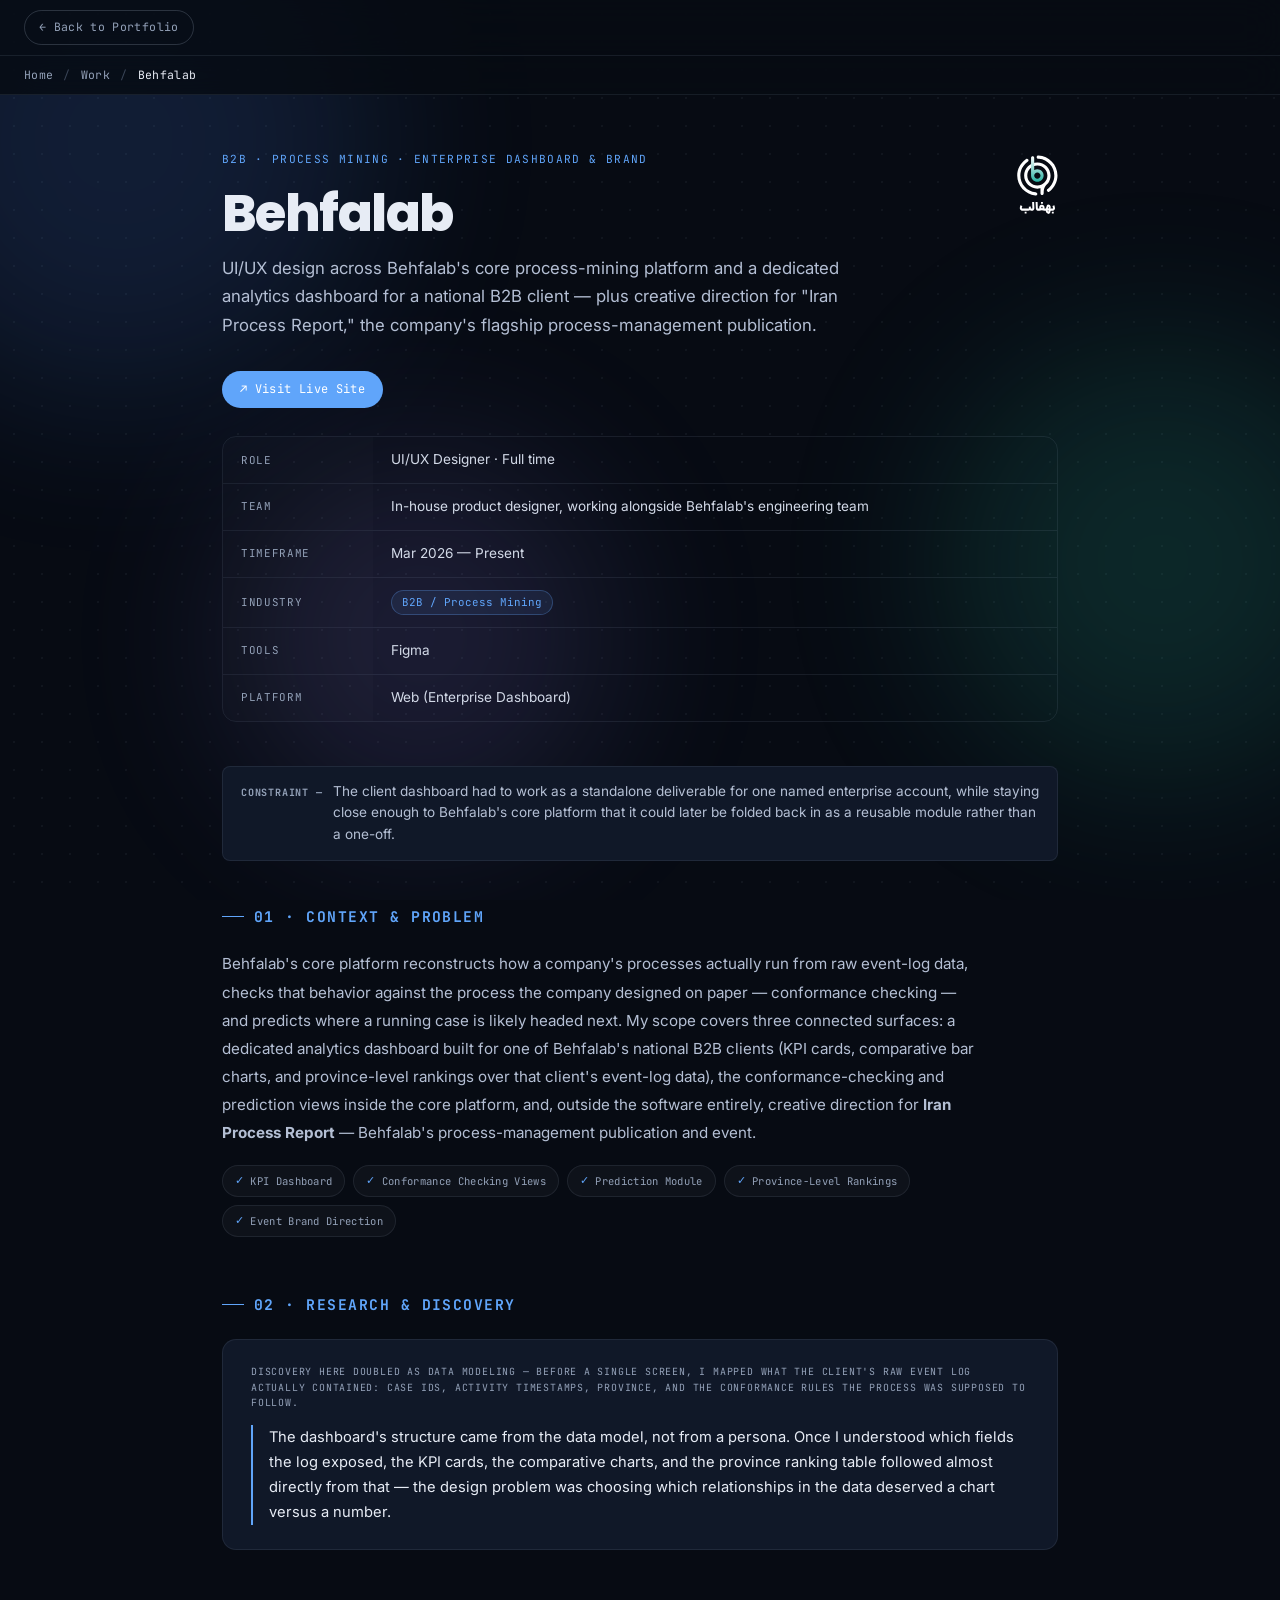
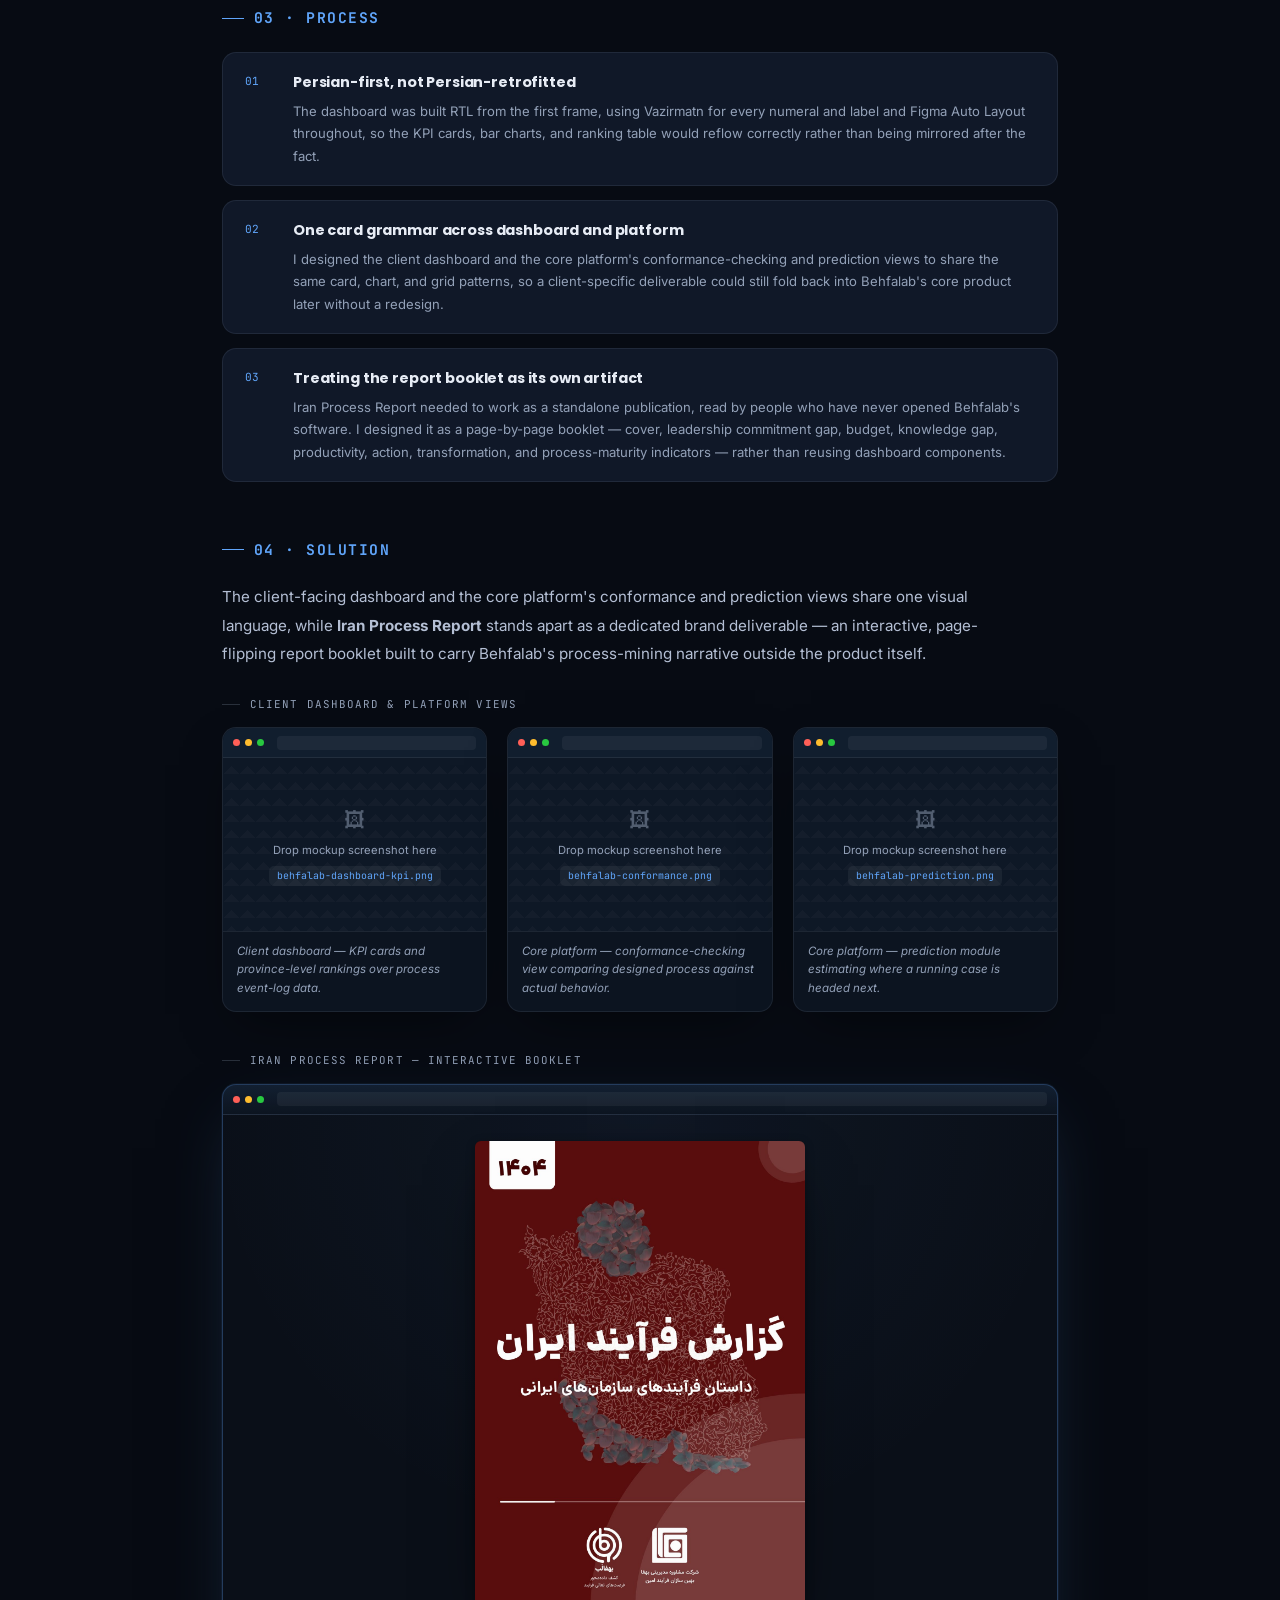
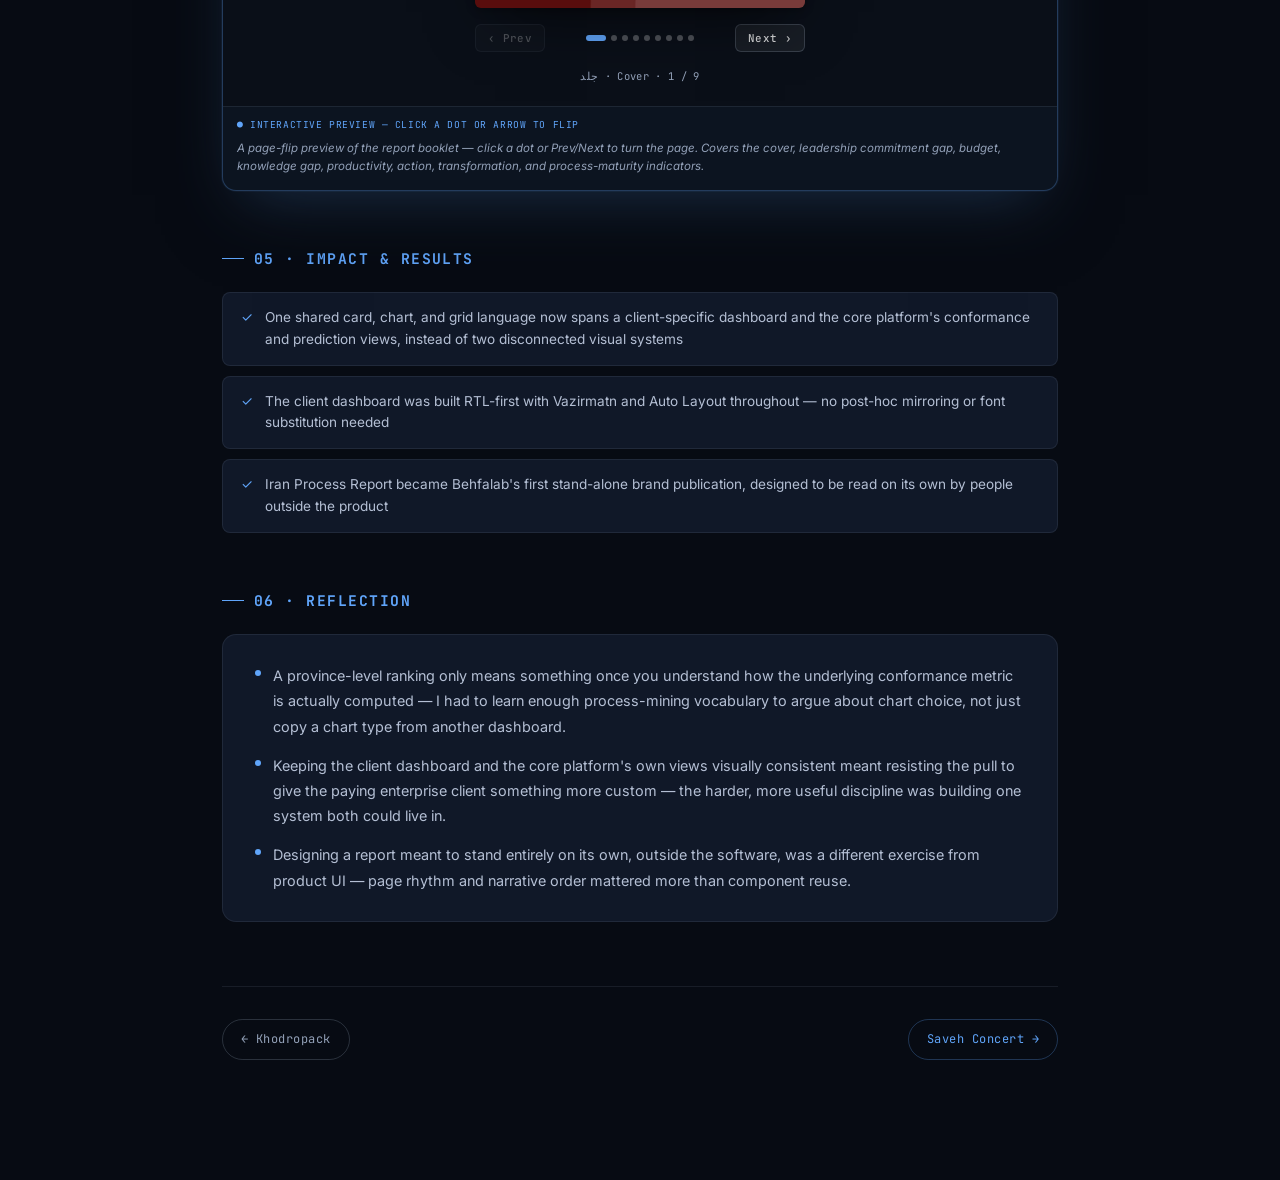
==== case-studies/behfalab.html @ aba51f5d "Update portfolio structure and add new sections" ====
<!DOCTYPE html>
<html lang="en">
<head>
<meta charset="UTF-8">
<meta name="viewport" content="width=device-width, initial-scale=1.0">
<title>Behfalab — Case Study · Narges Sadat Alavi</title>
<link rel="icon" type="image/svg+xml" href="../assets/logo.svg">
<link rel="preconnect" href="https://fonts.googleapis.com">
<link rel="preconnect" href="https://fonts.gstatic.com" crossorigin>
<link href="https://fonts.googleapis.com/css2?family=Sora:wght@300;400;600;700;800&family=Inter:wght@300;400;500;600;700&family=Poppins:wght@500;600;700;800&family=JetBrains+Mono:wght@400;500&display=swap" rel="stylesheet">
<style>
*,*::before,*::after{box-sizing:border-box;margin:0;padding:0;}
html{scroll-behavior:smooth;}
::-webkit-scrollbar{width:5px;}
::-webkit-scrollbar-track{background:#070b13;}
::-webkit-scrollbar-thumb{background:#1e2d45;border-radius:4px;}
body{font-family:'Inter',sans-serif;background:#070b13;color:#e7ecf5;overflow-x:hidden;line-height:1.6;}
:root{--bg:#070b13;--surface:#101828;--surface2:#131f31;--border:rgba(148,163,184,0.12);--border-h:rgba(148,163,184,0.25);--text:#e7ecf5;--muted:#93a1b8;--primary:#4f8cff;--radius:14px;--rsm:8px;}
a{color:inherit;}
.bg-dots{position:fixed;inset:0;background-image:radial-gradient(circle,rgba(148,163,184,0.07) 1px,transparent 1px);background-size:28px 28px;pointer-events:none;z-index:0;}
.blob-wrap{position:fixed;inset:0;overflow:hidden;pointer-events:none;z-index:0;}
.blob{position:absolute;border-radius:50%;filter:blur(90px);opacity:0.14;animation:blobFloat 18s ease-in-out infinite;}
.blob-1{width:520px;height:520px;background:#4f8cff;top:-120px;left:-140px;}
.blob-2{width:440px;height:440px;background:#2fd6b0;top:38%;right:-100px;animation-delay:-6s;}
.blob-3{width:380px;height:380px;background:#9b8cff;bottom:8%;left:18%;animation-delay:-12s;}
@keyframes blobFloat{0%,100%{transform:translate(0,0) scale(1);}33%{transform:translate(28px,-38px) scale(1.05);}66%{transform:translate(-18px,24px) scale(0.96);}}

.crumb-bar{position:sticky;top:0;z-index:100;display:flex;align-items:center;gap:10px;padding:0 24px;height:56px;background:rgba(7,11,19,.82);backdrop-filter:blur(20px);-webkit-backdrop-filter:blur(20px);border-bottom:1px solid var(--border);}
.crumb-trail{display:flex;align-items:center;gap:10px;font-family:'JetBrains Mono',monospace;font-size:.72rem;letter-spacing:.03em;color:var(--muted);overflow:hidden;white-space:nowrap;text-overflow:ellipsis;}
.crumb-trail a{color:var(--muted);text-decoration:none;transition:color .2s;}
.crumb-trail a:hover{color:var(--text);}
.crumb-trail .sep{color:#3a4658;}
.crumb-trail .current{color:var(--text);overflow:hidden;text-overflow:ellipsis;}
.crumb-back{margin-left:auto;flex-shrink:0;display:flex;align-items:center;gap:6px;font-family:'JetBrains Mono',monospace;font-size:.72rem;letter-spacing:.03em;color:var(--muted);text-decoration:none;border:1px solid var(--border-h);padding:7px 14px;border-radius:100px;transition:all .2s;}
.cs-visit-site{display:inline-flex;align-items:center;gap:6px;font-family:'JetBrains Mono',monospace;font-size:.75rem;letter-spacing:.03em;color:#fff;text-decoration:none;background:var(--cs-accent,var(--primary));padding:9px 18px;border-radius:100px;margin-bottom:28px;transition:opacity .2s;}
.cs-visit-site:hover{opacity:.85;}
.crumb-back:hover{color:var(--text);border-color:var(--cs-accent,var(--primary));background:var(--cs-accent-bg,rgba(79,140,255,.08));}

.cs-container{position:relative;z-index:1;max-width:900px;margin:0 auto;padding:56px 32px 120px;}
.cs-tag{font-family:'JetBrains Mono',monospace;font-size:.7rem;letter-spacing:.12em;margin-bottom:16px;color:var(--cs-accent,var(--primary));}
.cs-title{font-family:'Poppins',sans-serif;font-weight:800;font-size:clamp(2rem,4vw,3.2rem);letter-spacing:-.03em;line-height:1.1;margin-bottom:12px;}
.cs-sub{font-size:1.05rem;color:#b4bfd4;max-width:640px;line-height:1.7;margin-bottom:32px;}
.cs-meta{border:1px solid var(--border);border-radius:var(--radius);overflow:hidden;margin-bottom:44px;}
.cs-meta-row{display:grid;grid-template-columns:150px 1fr;border-top:1px solid var(--border);font-size:.85rem;}
.cs-meta-row:first-child{border-top:none;}
.cs-meta-label{padding:12px 18px;color:var(--muted);font-family:'JetBrains Mono',monospace;font-size:.68rem;letter-spacing:.06em;text-transform:uppercase;display:flex;align-items:center;background:rgba(255,255,255,.015);}
.cs-meta-val{padding:12px 18px;color:#d3dae8;display:flex;align-items:center;flex-wrap:wrap;gap:6px;}
.cs-pill{font-size:.68rem;padding:3px 10px;border-radius:100px;font-family:'JetBrains Mono',monospace;border:1px solid var(--border);}
.cs-pill.on{background:var(--cs-accent-bg,rgba(79,140,255,.1));color:var(--cs-accent,var(--primary));border-color:var(--cs-accent-br,rgba(79,140,255,.3));}

.cs-constraint{display:flex;gap:10px;align-items:baseline;background:var(--surface);border:1px solid var(--border);border-radius:var(--rsm);padding:14px 18px;margin-bottom:44px;font-size:.85rem;}
.cs-constraint b{font-family:'JetBrains Mono',monospace;font-size:.63rem;letter-spacing:.08em;color:var(--muted);text-transform:uppercase;flex-shrink:0;}
.cs-constraint span{color:#b4bfd4;}

.cs-block{margin:56px 0;}
.cs-sl{font-family:'JetBrains Mono',monospace;font-size:.72rem;letter-spacing:.14em;color:var(--cs-accent,var(--muted));text-transform:uppercase;margin-bottom:22px;display:flex;align-items:center;gap:10px;}
.cs-sl::before{content:'';width:22px;height:1px;background:var(--cs-accent,var(--border-h));}
.cs-p{font-size:.95rem;color:#b4bfd4;line-height:1.85;margin-bottom:14px;max-width:760px;}

.cs-features{display:flex;flex-wrap:wrap;gap:8px;margin:18px 0 0;}
.cs-feature-chip{font-family:'JetBrains Mono',monospace;font-size:.66rem;letter-spacing:.03em;color:var(--muted);border:1px solid var(--border);background:rgba(255,255,255,.03);padding:6px 12px;border-radius:100px;display:flex;align-items:center;gap:6px;}
.cs-feature-chip::before{content:'\2713';color:var(--cs-accent,var(--primary));font-size:.7rem;}

.discovery-wrap{background:var(--surface);border:1px solid var(--border);border-radius:var(--radius);padding:24px 28px;}
.discovery-method{font-family:'JetBrains Mono',monospace;font-size:.62rem;letter-spacing:.08em;text-transform:uppercase;color:var(--muted);margin-bottom:8px;}
.discovery-insight{border-left:2px solid var(--cs-accent,var(--primary));padding-left:16px;margin-top:14px;font-size:.92rem;color:var(--text);line-height:1.7;font-family:'Inter',sans-serif;font-weight:400;}

.process-list{display:flex;flex-direction:column;gap:14px;}
.process-item{background:var(--surface);border:1px solid var(--border);border-radius:var(--radius);padding:18px 22px;display:grid;grid-template-columns:34px 1fr;gap:14px;}
.process-num{font-family:'JetBrains Mono',monospace;font-size:.7rem;color:var(--cs-accent,var(--primary));padding-top:2px;}
.process-title{font-family:'Poppins',sans-serif;font-weight:700;font-size:.9rem;color:var(--text);margin-bottom:6px;letter-spacing:-.01em;}
.process-text{font-size:.82rem;color:var(--muted);line-height:1.7;}

.mockup-grid{display:grid;grid-template-columns:repeat(auto-fit,minmax(260px,1fr));gap:20px;margin:0 0 40px;align-items:stretch;}
.mockup-section-label{font-family:'JetBrains Mono',monospace;font-size:.68rem;letter-spacing:.1em;text-transform:uppercase;color:var(--muted);margin:28px 0 14px;display:flex;align-items:center;gap:10px;}
.mockup-section-label:first-child{margin-top:8px;}
.mockup-section-label::before{content:'';width:18px;height:1px;background:var(--border-h);}
.mockup-slot.browser{width:100%;max-width:none;}
.mockup-slot{position:relative;border-radius:14px;overflow:hidden;border:1px solid var(--border);background:#0c1420;box-shadow:0 20px 50px -18px rgba(0,0,0,.55);display:flex;flex-direction:column;height:100%;}
.mockup-slot.browser{width:100%;max-width:420px;}
.mockup-chrome{display:flex;align-items:center;gap:5px;padding:0 10px;height:30px;background:#111e2e;border-bottom:1px solid rgba(255,255,255,.07);}
.mockup-chrome .dot{width:7px;height:7px;border-radius:50%;}
.mockup-chrome .urlbar{flex:1;height:14px;background:rgba(255,255,255,.05);border-radius:4px;margin-left:8px;}
.shot-area{position:relative;aspect-ratio:16/10.5;flex-shrink:0;overflow:hidden;background:
  linear-gradient(45deg, rgba(255,255,255,.025) 25%, transparent 25%) -8px 0/16px 16px,
  linear-gradient(-45deg, rgba(255,255,255,.025) 25%, transparent 25%) -8px 0/16px 16px,
  #0e1826;}
.shot-placeholder{position:absolute;inset:0;display:flex;flex-direction:column;align-items:center;justify-content:center;gap:6px;padding:16px;text-align:center;color:var(--muted);}
.shot-placeholder .mp-icon{font-size:1.3rem;opacity:.5;}
.shot-placeholder .mp-hint{font-family:'Inter',sans-serif;font-size:.7rem;color:var(--muted);}
.shot-placeholder code{font-family:'JetBrains Mono',monospace;font-size:.62rem;color:var(--cs-accent,var(--primary));background:rgba(255,255,255,.05);padding:2px 8px;border-radius:5px;}
.shot-area img{position:absolute;inset:0;width:100%;height:100%;object-fit:contain;opacity:0;transition:opacity .3s,transform .45s cubic-bezier(.2,.8,.2,1);z-index:2;padding:6px;background:inherit;}
.mockup-slot{cursor:pointer;}
.mockup-slot:hover .shot-area img{transform:scale(1.06);filter:brightness(1.06);}
.mockup-caption{font-size:.72rem;color:var(--muted);font-style:italic;padding:10px 14px 14px;border-top:1px solid var(--border);min-height:4.6em;display:flex;align-items:center;flex:1 1 auto;}

/* interactive flip-book embed (Iran Process Report booklet) */
.flipbook-embed{position:relative;border-radius:14px;overflow:hidden;border:1px solid var(--cs-accent-br,rgba(96,165,250,.35));background:#0c1420;box-shadow:0 0 0 1px rgba(96,165,250,.06),0 24px 60px -22px rgba(96,165,250,.28),0 34px 80px -30px rgba(0,0,0,.65);margin:0 0 10px;}
.flipbook-embed .mockup-chrome{background:linear-gradient(180deg,rgba(96,165,250,.08),transparent);}
.flipbook-note{font-size:.72rem;color:var(--muted);font-style:italic;padding:10px 14px 14px;border-top:1px solid var(--border);}
.flipbook-note::before{content:'● INTERACTIVE PREVIEW — CLICK A DOT OR ARROW TO FLIP';display:block;font-family:'JetBrains Mono',monospace;font-size:.6rem;letter-spacing:.06em;color:var(--cs-accent,#60a5fa);margin-bottom:6px;font-style:normal;}

/* self-contained image-based flipbook: fixed aspect ratio, never scrolls */
.fb-body{display:flex;flex-direction:column;align-items:center;gap:16px;padding:26px 16px 22px;background:radial-gradient(circle at 50% 0%,rgba(96,165,250,.05),transparent 60%),#0a0f18;}
.fb-viewport-wrap{width:100%;max-width:330px;}
.fb-viewport{position:relative;width:100%;aspect-ratio:1200/1698;border-radius:6px;overflow:hidden;background:#111;box-shadow:0 24px 60px -20px rgba(0,0,0,.65),0 2px 10px rgba(0,0,0,.3);perspective:1800px;}
.fb-viewport img{position:absolute;inset:0;width:100%;height:100%;object-fit:cover;display:block;-webkit-user-drag:none;user-select:none;}
.fb-static{position:absolute;inset:0;z-index:1;}
.fb-flipper{position:absolute;inset:0;z-index:2;transform-style:preserve-3d;pointer-events:none;}
.fb-flipper .fb-face{position:absolute;inset:0;backface-visibility:hidden;overflow:hidden;}
.fb-flipper .fb-face img{position:absolute;inset:0;width:100%;height:100%;object-fit:cover;}
.fb-flipper .fb-back{transform:rotateY(180deg);}
.fb-flipper.fb-anim-next{transform-origin:right center;animation:fbFlipNext .68s cubic-bezier(.45,0,.2,1) forwards;}
.fb-flipper.fb-anim-prev{transform-origin:left center;animation:fbFlipPrev .68s cubic-bezier(.45,0,.2,1) forwards;}
@keyframes fbFlipNext{from{transform:rotateY(0deg);}to{transform:rotateY(-180deg);}}
@keyframes fbFlipPrev{from{transform:rotateY(0deg);}to{transform:rotateY(180deg);}}
.fb-shade{position:absolute;inset:0;background:rgba(0,0,0,.35);opacity:0;transition:opacity .68s ease;pointer-events:none;z-index:3;}
.fb-flipper.fb-anim-next ~ .fb-shade,.fb-flipper.fb-anim-prev ~ .fb-shade{opacity:1;}
.fb-nav{display:flex;align-items:center;justify-content:center;gap:14px;width:100%;max-width:330px;}
.fb-nav-btn{display:flex;align-items:center;gap:6px;background:rgba(255,255,255,.06);border:1px solid var(--border-h);border-radius:6px;cursor:pointer;font-family:'JetBrains Mono',monospace;font-size:.68rem;font-weight:500;letter-spacing:.03em;color:rgba(255,255,255,.82);padding:6px 12px;transition:all .18s ease;}
.fb-nav-btn:hover:not(:disabled){background:rgba(96,165,250,.16);border-color:rgba(96,165,250,.4);color:#cfe0ff;}
.fb-nav-btn:disabled{opacity:.3;cursor:default;}
.fb-dots{display:flex;gap:5px;align-items:center;flex:1;justify-content:center;flex-wrap:wrap;}
.fb-dot{width:6px;height:6px;border-radius:9px;background:rgba(255,255,255,.28);border:none;padding:0;cursor:pointer;transition:all .3s cubic-bezier(.22,1,.36,1);}
.fb-dot:hover{background:rgba(255,255,255,.5);}
.fb-dot.active{width:20px;background:#60a5fa;}
.fb-label{font-family:'JetBrains Mono',monospace;font-size:.66rem;color:var(--muted);letter-spacing:.03em;}

.lightbox-overlay{position:fixed;inset:0;background:rgba(4,7,13,.9);backdrop-filter:blur(6px);display:flex;align-items:center;justify-content:center;z-index:1000;opacity:0;visibility:hidden;transition:opacity .28s ease,visibility 0s linear .28s;padding:40px 24px;}
.lightbox-overlay.open{opacity:1;visibility:visible;transition:opacity .28s ease,visibility 0s linear 0s;}
.lightbox-inner{display:flex;flex-direction:column;align-items:center;max-width:min(1100px,92vw);transform:scale(.92) translateY(10px);opacity:0;transition:transform .32s cubic-bezier(.2,.8,.2,1),opacity .32s ease;}
.lightbox-overlay.open .lightbox-inner{transform:scale(1) translateY(0);opacity:1;}
.lightbox-inner img{max-width:100%;max-height:76vh;width:auto;height:auto;object-fit:contain;border-radius:12px;box-shadow:0 40px 90px -20px rgba(0,0,0,.7);border:1px solid var(--border-h);background:#0c1420;transition:opacity .18s ease;}
.lightbox-nav{position:fixed;top:50%;transform:translateY(-50%);width:52px;height:52px;border-radius:50%;background:rgba(255,255,255,.06);border:1px solid var(--border-h);color:#e7ecf5;font-size:1.8rem;line-height:1;cursor:pointer;display:flex;align-items:center;justify-content:center;transition:background .2s,transform .2s;z-index:1001;user-select:none;-webkit-tap-highlight-color:transparent;}
.lightbox-nav:hover{background:rgba(255,255,255,.14);}
.lightbox-prev{left:26px;}
@media (hover:hover){.lightbox-prev:hover{transform:translateY(-50%) translateX(-3px);}}
.lightbox-next{right:26px;}
@media (hover:hover){.lightbox-next:hover{transform:translateY(-50%) translateX(3px);}}
@media(max-width:640px){
  .lightbox-nav{width:40px;height:40px;font-size:1.4rem;}
  .lightbox-prev{left:8px;}
  .lightbox-next{right:8px;}
}
.lightbox-caption{margin-top:18px;color:#d3dae8;font-size:.85rem;text-align:center;font-style:italic;max-width:640px;}
.lightbox-close{position:fixed;top:22px;right:26px;width:42px;height:42px;border-radius:50%;background:rgba(255,255,255,.06);border:1px solid var(--border-h);color:#e7ecf5;font-size:1.1rem;line-height:1;cursor:pointer;display:flex;align-items:center;justify-content:center;transition:background .2s,transform .2s;z-index:1001;}
.lightbox-close:hover{background:rgba(255,255,255,.14);transform:rotate(90deg);}

.metric-list{display:flex;flex-direction:column;gap:10px;}
.metric-item{display:flex;gap:12px;align-items:flex-start;background:var(--surface);border:1px solid var(--border);border-radius:var(--rsm);padding:14px 18px;font-size:.85rem;color:#b4bfd4;line-height:1.6;}
.metric-item::before{content:'\2713';color:var(--cs-accent,var(--primary));flex-shrink:0;font-size:.85rem;}

.cs-learnings{background:var(--surface);border:1px solid var(--border);border-radius:var(--radius);padding:28px 32px;}
.learn-item{display:flex;gap:12px;margin-bottom:14px;align-items:flex-start;}
.learn-item:last-child{margin-bottom:0;}
.learn-bullet{width:6px;height:6px;border-radius:50%;margin-top:7px;flex-shrink:0;background:var(--cs-accent,var(--primary));}
.learn-text{font-size:.9rem;color:#b4bfd4;line-height:1.75;}

.cs-endcap{display:flex;justify-content:space-between;align-items:center;margin-top:64px;padding-top:32px;border-top:1px solid var(--border);flex-wrap:wrap;gap:16px;}
.cs-endcap-link{font-family:'JetBrains Mono',monospace;font-size:.75rem;letter-spacing:.04em;color:var(--muted);text-decoration:none;border:1px solid var(--border-h);padding:10px 18px;border-radius:100px;transition:all .2s;}
.cs-endcap-link:hover{color:var(--text);border-color:var(--cs-accent,var(--primary));}
.cs-endcap-link.primary{color:var(--cs-accent,var(--primary));border-color:var(--cs-accent-br,rgba(79,140,255,.3));}

.cs-header-row{display:flex;justify-content:space-between;align-items:flex-start;gap:24px;}
.cs-header-left{flex:1;min-width:0;}
.cs-hero-logo{flex-shrink:0;padding-top:4px;}
.cs-hero-logo img{height:64px;width:auto;display:block;}

@media(max-width:720px){
  .cs-container{padding:40px 20px 90px;}
  .cs-meta-row{grid-template-columns:120px 1fr;}
  .crumb-trail{max-width:60%;}
  .cs-header-row{flex-direction:column;}
  .cs-hero-logo{order:-1;margin-bottom:8px;}
  .cs-hero-logo img{height:48px;}
}

/* ---- global overrides: font system, cursor, section titles ---- */
*{cursor:url('../assets/cursor.svg') 4 2, auto;}
a,button,.milestone,[onclick],.lightbox-close{cursor:url('../assets/cursor.svg') 4 2, pointer;}
body{font-family:'Inter',sans-serif;}
.cs-title,.process-title{font-family:'Poppins',sans-serif;}
.cs-sl{font-size:.92rem;font-weight:700;color:var(--cs-accent,var(--primary));letter-spacing:.1em;}
.crumb-bar{justify-content:flex-start;}
.crumb-bar .crumb-back{margin-left:0;}
.crumb-trail-bar{position:sticky;top:56px;z-index:99;padding:10px 24px;background:rgba(7,11,19,.82);backdrop-filter:blur(20px);-webkit-backdrop-filter:blur(20px);border-bottom:1px solid var(--border);}
.cs-endcap{justify-content:space-between !important;}
.cs-endcap-mid{font-family:'JetBrains Mono',monospace;font-size:.75rem;letter-spacing:.04em;color:var(--muted);text-decoration:none;border:1px solid var(--border-h);padding:10px 18px;border-radius:100px;transition:all .2s;}
.cs-endcap-mid:hover{color:var(--text);border-color:var(--cs-accent,var(--primary));}


.back-to-top{position:fixed;bottom:26px;right:26px;width:44px;height:44px;border-radius:50%;border:1px solid var(--border-h);background:rgba(16,24,40,.9);color:var(--text);font-size:18px;display:flex;align-items:center;justify-content:center;backdrop-filter:blur(8px);opacity:0;pointer-events:none;transform:translateY(8px);transition:opacity .25s ease,transform .25s ease,border-color .2s ease;z-index:150;}
.back-to-top.visible{opacity:1;pointer-events:auto;transform:translateY(0);}
.back-to-top:hover{border-color:var(--primary);color:var(--primary);}
@media (max-width:600px){.back-to-top{bottom:16px;right:16px;width:40px;height:40px;}}

</style>
</head>
<body style="--cs-accent:#60a5fa;--cs-accent-bg:rgba(96,165,250,0.09);--cs-accent-br:rgba(96,165,250,0.28);">

<div class="bg-dots"></div>
<div class="blob-wrap">
  <div class="blob blob-1"></div>
  <div class="blob blob-2"></div>
  <div class="blob blob-3"></div>
</div>

<div class="crumb-bar">
  <a class="crumb-back" href="../index.html">← Back to Portfolio</a>
</div>
<div class="crumb-trail-bar">
  <div class="crumb-trail">
    <a href="../index.html">Home</a>
    <span class="sep">/</span>
    <a href="../index.html#work">Work</a>
    <span class="sep">/</span>
    <span class="current">Behfalab</span>
  </div>
</div>

<main class="cs-container">

  <div class="cs-header-row">
    <div class="cs-header-left">
      <div class="cs-tag">B2B · PROCESS MINING · ENTERPRISE DASHBOARD &amp; BRAND</div>
      <h1 class="cs-title">Behfalab</h1>
      <p class="cs-sub">UI/UX design across Behfalab's core process-mining platform and a dedicated analytics dashboard for a national B2B client — plus creative direction for "Iran Process Report," the company's flagship process-management publication.</p>
      <a class="cs-visit-site" href="https://behfalab.com/" target="_blank" rel="noopener">↗ Visit Live Site</a>
    </div>
    <div class="cs-hero-logo"><img src="../assets/logos/bahfalab.svg" alt="Behfalab logo"></div>
  </div>

  <div class="cs-meta">
    <div class="cs-meta-row"><div class="cs-meta-label">Role</div><div class="cs-meta-val">UI/UX Designer · Full time</div></div>
    <div class="cs-meta-row"><div class="cs-meta-label">Team</div><div class="cs-meta-val">In-house product designer, working alongside Behfalab's engineering team</div></div>
    <div class="cs-meta-row"><div class="cs-meta-label">Timeframe</div><div class="cs-meta-val">Mar 2026 — Present</div></div>
    <div class="cs-meta-row"><div class="cs-meta-label">Industry</div><div class="cs-meta-val"><span class="cs-pill on">B2B / Process Mining</span></div></div>
    <div class="cs-meta-row"><div class="cs-meta-label">Tools</div><div class="cs-meta-val">Figma</div></div>
    <div class="cs-meta-row"><div class="cs-meta-label">Platform</div><div class="cs-meta-val">Web (Enterprise Dashboard)</div></div>
  </div>

  <div class="cs-constraint"><b>Constraint —</b><span>The client dashboard had to work as a standalone deliverable for one named enterprise account, while staying close enough to Behfalab's core platform that it could later be folded back in as a reusable module rather than a one-off.</span></div>

  <section class="cs-block" style="margin-top:0;">
    <div class="cs-sl">01 · Context &amp; Problem</div>
    <p class="cs-p">Behfalab's core platform reconstructs how a company's processes actually run from raw event-log data, checks that behavior against the process the company designed on paper — conformance checking — and predicts where a running case is likely headed next. My scope covers three connected surfaces: a dedicated analytics dashboard built for one of Behfalab's national B2B clients (KPI cards, comparative bar charts, and province-level rankings over that client's event-log data), the conformance-checking and prediction views inside the core platform, and, outside the software entirely, creative direction for <b>Iran Process Report</b> — Behfalab's process-management publication and event.</p>
    <div class="cs-features"><span class="cs-feature-chip">KPI Dashboard</span><span class="cs-feature-chip">Conformance Checking Views</span><span class="cs-feature-chip">Prediction Module</span><span class="cs-feature-chip">Province-Level Rankings</span><span class="cs-feature-chip">Event Brand Direction</span></div>
  </section>

  <section class="cs-block">
    <div class="cs-sl">02 · Research &amp; Discovery</div>
    <div class="discovery-wrap">
      <div class="discovery-method">Discovery here doubled as data modeling — before a single screen, I mapped what the client's raw event log actually contained: case IDs, activity timestamps, province, and the conformance rules the process was supposed to follow.</div>
      <div class="discovery-insight">The dashboard's structure came from the data model, not from a persona. Once I understood which fields the log exposed, the KPI cards, the comparative charts, and the province ranking table followed almost directly from that — the design problem was choosing which relationships in the data deserved a chart versus a number.</div>
    </div>
  </section>

  <section class="cs-block">
    <div class="cs-sl">03 · Process</div>
    <div class="process-list"><div class="process-item"><div class="process-num">01</div><div><div class="process-title">Persian-first, not Persian-retrofitted</div><div class="process-text">The dashboard was built RTL from the first frame, using Vazirmatn for every numeral and label and Figma Auto Layout throughout, so the KPI cards, bar charts, and ranking table would reflow correctly rather than being mirrored after the fact.</div></div></div><div class="process-item"><div class="process-num">02</div><div><div class="process-title">One card grammar across dashboard and platform</div><div class="process-text">I designed the client dashboard and the core platform's conformance-checking and prediction views to share the same card, chart, and grid patterns, so a client-specific deliverable could still fold back into Behfalab's core product later without a redesign.</div></div></div><div class="process-item"><div class="process-num">03</div><div><div class="process-title">Treating the report booklet as its own artifact</div><div class="process-text">Iran Process Report needed to work as a standalone publication, read by people who have never opened Behfalab's software. I designed it as a page-by-page booklet — cover, leadership commitment gap, budget, knowledge gap, productivity, action, transformation, and process-maturity indicators — rather than reusing dashboard components.</div></div></div></div>
  </section>

  <section class="cs-block">
    <div class="cs-sl">04 · Solution</div>
    <p class="cs-p">The client-facing dashboard and the core platform's conformance and prediction views share one visual language, while <b>Iran Process Report</b> stands apart as a dedicated brand deliverable — an interactive, page-flipping report booklet built to carry Behfalab's process-mining narrative outside the product itself.</p>

    <div class="mockup-section-label">Client dashboard &amp; platform views</div>
    <div class="mockup-grid"><div class="mockup-slot browser">
      <div class="mockup-chrome"><div class="dot" style="background:#ff5f57;"></div><div class="dot" style="background:#febc2e;"></div><div class="dot" style="background:#28c840;"></div><div class="urlbar"></div></div>
      <div class="shot-area">
        <div class="shot-placeholder">
          <span class="mp-icon">&#128444;</span>
          <span class="mp-hint">Drop mockup screenshot here</span>
          <code>behfalab-dashboard-kpi.png</code>
        </div>
        <img src="../assets/images/behfalab/behfalab-01.png" alt="Client dashboard — KPI cards and province-level rankings over process event-log data." loading="lazy"
             onload="this.style.opacity=1;this.previousElementSibling.style.display='none'" onerror="this.style.opacity=0">
      </div>
      <div class="mockup-caption">Client dashboard — KPI cards and province-level rankings over process event-log data.</div>
    </div><div class="mockup-slot browser">
      <div class="mockup-chrome"><div class="dot" style="background:#ff5f57;"></div><div class="dot" style="background:#febc2e;"></div><div class="dot" style="background:#28c840;"></div><div class="urlbar"></div></div>
      <div class="shot-area">
        <div class="shot-placeholder">
          <span class="mp-icon">&#128444;</span>
          <span class="mp-hint">Drop mockup screenshot here</span>
          <code>behfalab-conformance.png</code>
        </div>
        <img src="../assets/images/behfalab/behfalab-02.png" alt="Core platform — conformance-checking view comparing designed process against actual behavior." loading="lazy"
             onload="this.style.opacity=1;this.previousElementSibling.style.display='none'" onerror="this.style.opacity=0">
      </div>
      <div class="mockup-caption">Core platform — conformance-checking view comparing designed process against actual behavior.</div>
    </div><div class="mockup-slot browser">
      <div class="mockup-chrome"><div class="dot" style="background:#ff5f57;"></div><div class="dot" style="background:#febc2e;"></div><div class="dot" style="background:#28c840;"></div><div class="urlbar"></div></div>
      <div class="shot-area">
        <div class="shot-placeholder">
          <span class="mp-icon">&#128444;</span>
          <span class="mp-hint">Drop mockup screenshot here</span>
          <code>behfalab-prediction.png</code>
        </div>
        <img src="../assets/images/behfalab/behfalab-03.png" alt="Core platform — prediction module estimating where a running case is headed next." loading="lazy"
             onload="this.style.opacity=1;this.previousElementSibling.style.display='none'" onerror="this.style.opacity=0">
      </div>
      <div class="mockup-caption">Core platform — prediction module estimating where a running case is headed next.</div>
    </div></div>

    <div class="mockup-section-label">Iran Process Report — interactive booklet</div>
    <div class="flipbook-embed">
      <div class="mockup-chrome"><div class="dot" style="background:#ff5f57;"></div><div class="dot" style="background:#febc2e;"></div><div class="dot" style="background:#28c840;"></div><div class="urlbar"></div></div>
      <div class="fb-body">
        <div class="fb-viewport-wrap">
          <div class="fb-viewport" id="fbViewport">
            <div class="fb-static"><img id="fbStaticImg" src="../assets/images/behfalab/flipbook/cover.jpg" alt="گزارش فرآیند سازمانی ۱۴۰۳ — Iran Process Report booklet page"></div>
          </div>
        </div>
        <div class="fb-nav">
          <button type="button" class="fb-nav-btn" id="fbPrev" aria-label="Previous page">‹ Prev</button>
          <div class="fb-dots" id="fbDots"></div>
          <button type="button" class="fb-nav-btn" id="fbNext" aria-label="Next page">Next ›</button>
        </div>
        <div class="fb-label" id="fbLabel"></div>
      </div>
      <div class="flipbook-note">A page-flip preview of the report booklet — click a dot or Prev/Next to turn the page. Covers the cover, leadership commitment gap, budget, knowledge gap, productivity, action, transformation, and process-maturity indicators.</div>
    </div>
    <script>
    (function(){
      var PAGES = [
        { src: '../assets/images/behfalab/flipbook/cover.jpg', label: 'جلد · Cover' },
        { src: '../assets/images/behfalab/flipbook/418.jpg',   label: 'شکاف رهبری' },
        { src: '../assets/images/behfalab/flipbook/427.jpg',   label: 'پارادوکس' },
        { src: '../assets/images/behfalab/flipbook/428.jpg',   label: 'بودجه' },
        { src: '../assets/images/behfalab/flipbook/424.jpg',   label: 'شکاف دانش' },
        { src: '../assets/images/behfalab/flipbook/439.jpg',   label: 'بهره‌وری' },
        { src: '../assets/images/behfalab/flipbook/444.jpg',   label: 'اقدام' },
        { src: '../assets/images/behfalab/flipbook/440.jpg',   label: 'تحول' },
        { src: '../assets/images/behfalab/flipbook/450.jpg',   label: 'شاخص‌ها' }
      ];
      var viewport = document.getElementById('fbViewport');
      var staticImg = document.getElementById('fbStaticImg');
      var dotsWrap = document.getElementById('fbDots');
      var labelEl = document.getElementById('fbLabel');
      var prevBtn = document.getElementById('fbPrev');
      var nextBtn = document.getElementById('fbNext');
      var current = 0;
      var animating = false;

      PAGES.forEach(function(p, i){
        var d = document.createElement('button');
        d.type = 'button';
        d.className = 'fb-dot' + (i === 0 ? ' active' : '');
        d.setAttribute('aria-label', p.label);
        d.addEventListener('click', function(){ goTo(i); });
        dotsWrap.appendChild(d);
      });

      function updateChrome(){
        Array.prototype.forEach.call(dotsWrap.children, function(d, i){
          d.classList.toggle('active', i === current);
        });
        labelEl.textContent = PAGES[current].label + '  ·  ' + (current + 1) + ' / ' + PAGES.length;
        prevBtn.disabled = animating || current === 0;
        nextBtn.disabled = animating || current === PAGES.length - 1;
      }

      function goTo(target){
        if (animating || target === current || target < 0 || target >= PAGES.length) return;
        var dir = target > current ? 'next' : 'prev';
        animating = true;
        updateChrome();

        var flipper = document.createElement('div');
        flipper.className = 'fb-flipper fb-anim-' + dir;
        var front = document.createElement('div');
        front.className = 'fb-face fb-front';
        front.innerHTML = '<img src="' + PAGES[current].src + '" alt="">';
        var back = document.createElement('div');
        back.className = 'fb-face fb-back';
        back.innerHTML = '<img src="' + PAGES[target].src + '" alt="">';
        flipper.appendChild(front);
        flipper.appendChild(back);

        var shade = document.createElement('div');
        shade.className = 'fb-shade';

        viewport.appendChild(flipper);
        viewport.appendChild(shade);

        flipper.addEventListener('animationend', function(){
          staticImg.src = PAGES[target].src;
          current = target;
          viewport.removeChild(flipper);
          viewport.removeChild(shade);
          animating = false;
          updateChrome();
        }, { once: true });
      }

      prevBtn.addEventListener('click', function(){ goTo(current - 1); });
      nextBtn.addEventListener('click', function(){ goTo(current + 1); });
      updateChrome();
    })();
    </script>
  </section>

  <section class="cs-block">
    <div class="cs-sl">05 · Impact &amp; Results</div>
    <div class="metric-list"><div class="metric-item">One shared card, chart, and grid language now spans a client-specific dashboard and the core platform's conformance and prediction views, instead of two disconnected visual systems</div><div class="metric-item">The client dashboard was built RTL-first with Vazirmatn and Auto Layout throughout — no post-hoc mirroring or font substitution needed</div><div class="metric-item">Iran Process Report became Behfalab's first stand-alone brand publication, designed to be read on its own by people outside the product</div></div>
  </section>

  <section class="cs-block" style="margin-bottom:0;">
    <div class="cs-sl">06 · Reflection</div>
    <div class="cs-learnings"><div class="learn-item"><div class="learn-bullet"></div><div class="learn-text">A province-level ranking only means something once you understand how the underlying conformance metric is actually computed — I had to learn enough process-mining vocabulary to argue about chart choice, not just copy a chart type from another dashboard.</div></div><div class="learn-item"><div class="learn-bullet"></div><div class="learn-text">Keeping the client dashboard and the core platform's own views visually consistent meant resisting the pull to give the paying enterprise client something more custom — the harder, more useful discipline was building one system both could live in.</div></div><div class="learn-item"><div class="learn-bullet"></div><div class="learn-text">Designing a report meant to stand entirely on its own, outside the software, was a different exercise from product UI — page rhythm and narrative order mattered more than component reuse.</div></div></div>
  </section>

  <div class="cs-endcap">
    <a class="cs-endcap-link" href="khodropack.html">← Khodropack</a>
    <a class="cs-endcap-link primary" href="saveh.html">Saveh Concert →</a>
  </div>

</main>

<button type="button" id="backToTop" class="back-to-top" aria-label="Back to top">↑</button>

<div class="lightbox-overlay" id="lightboxOverlay">
  <div class="lightbox-close" id="lightboxClose" aria-label="Close">✕</div>
  <div class="lightbox-nav lightbox-prev" id="lightboxPrev" aria-label="Previous">‹</div>
  <div class="lightbox-nav lightbox-next" id="lightboxNext" aria-label="Next">›</div>
  <div class="lightbox-inner">
    <img id="lightboxImg" src="" alt="">
    <div class="lightbox-caption" id="lightboxCaption"></div>
  </div>
</div>

<script>
(function(){
  var overlay = document.getElementById('lightboxOverlay');
  var lbImg = document.getElementById('lightboxImg');
  var lbCap = document.getElementById('lightboxCaption');
  var closeBtn = document.getElementById('lightboxClose');
  var prevBtn = document.getElementById('lightboxPrev');
  var nextBtn = document.getElementById('lightboxNext');

  var items = [];
  document.querySelectorAll('.mockup-slot').forEach(function(slot){
    var img = slot.querySelector('.shot-area img');
    var cap = slot.querySelector('.mockup-caption');
    if(img && img.getAttribute('src')){
      items.push({ src: img.getAttribute('src'), caption: cap ? cap.textContent : '' });
    }
  });

  var currentIndex = -1;

  function render(){
    var item = items[currentIndex];
    lbImg.style.opacity = 0;
    setTimeout(function(){
      lbImg.src = item.src;
      lbCap.textContent = item.caption || '';
      lbImg.style.opacity = 1;
    }, 120);
  }
  function openLightbox(index){
    currentIndex = index;
    render();
    overlay.classList.add('open');
    document.body.style.overflow = 'hidden';
  }
  function closeLightbox(){
    overlay.classList.remove('open');
    document.body.style.overflow = '';
  }
  function showPrev(){ currentIndex = (currentIndex - 1 + items.length) % items.length; render(); }
  function showNext(){ currentIndex = (currentIndex + 1) % items.length; render(); }

  document.querySelectorAll('.mockup-slot').forEach(function(slot, i){
    slot.addEventListener('click', function(){
      openLightbox(i);
    });
  });

  closeBtn.addEventListener('click', closeLightbox);
  prevBtn.addEventListener('click', function(e){ e.stopPropagation(); showPrev(); });
  nextBtn.addEventListener('click', function(e){ e.stopPropagation(); showNext(); });
  overlay.addEventListener('click', function(e){
    if(e.target === overlay) closeLightbox();
  });
  document.addEventListener('keydown', function(e){
    if(!overlay.classList.contains('open')) return;
    if(e.key === 'Escape') closeLightbox();
    if(e.key === 'ArrowLeft') showPrev();
    if(e.key === 'ArrowRight') showNext();
  });
})();
</script>


<script>
(function(){
  var btt = document.getElementById('backToTop');
  if(!btt) return;
  window.addEventListener('scroll', function(){
    if(window.scrollY > 480){ btt.classList.add('visible'); } else { btt.classList.remove('visible'); }
  });
  btt.addEventListener('click', function(){ window.scrollTo({top:0, behavior:'smooth'}); });
})();
</script>

</body>
</html>
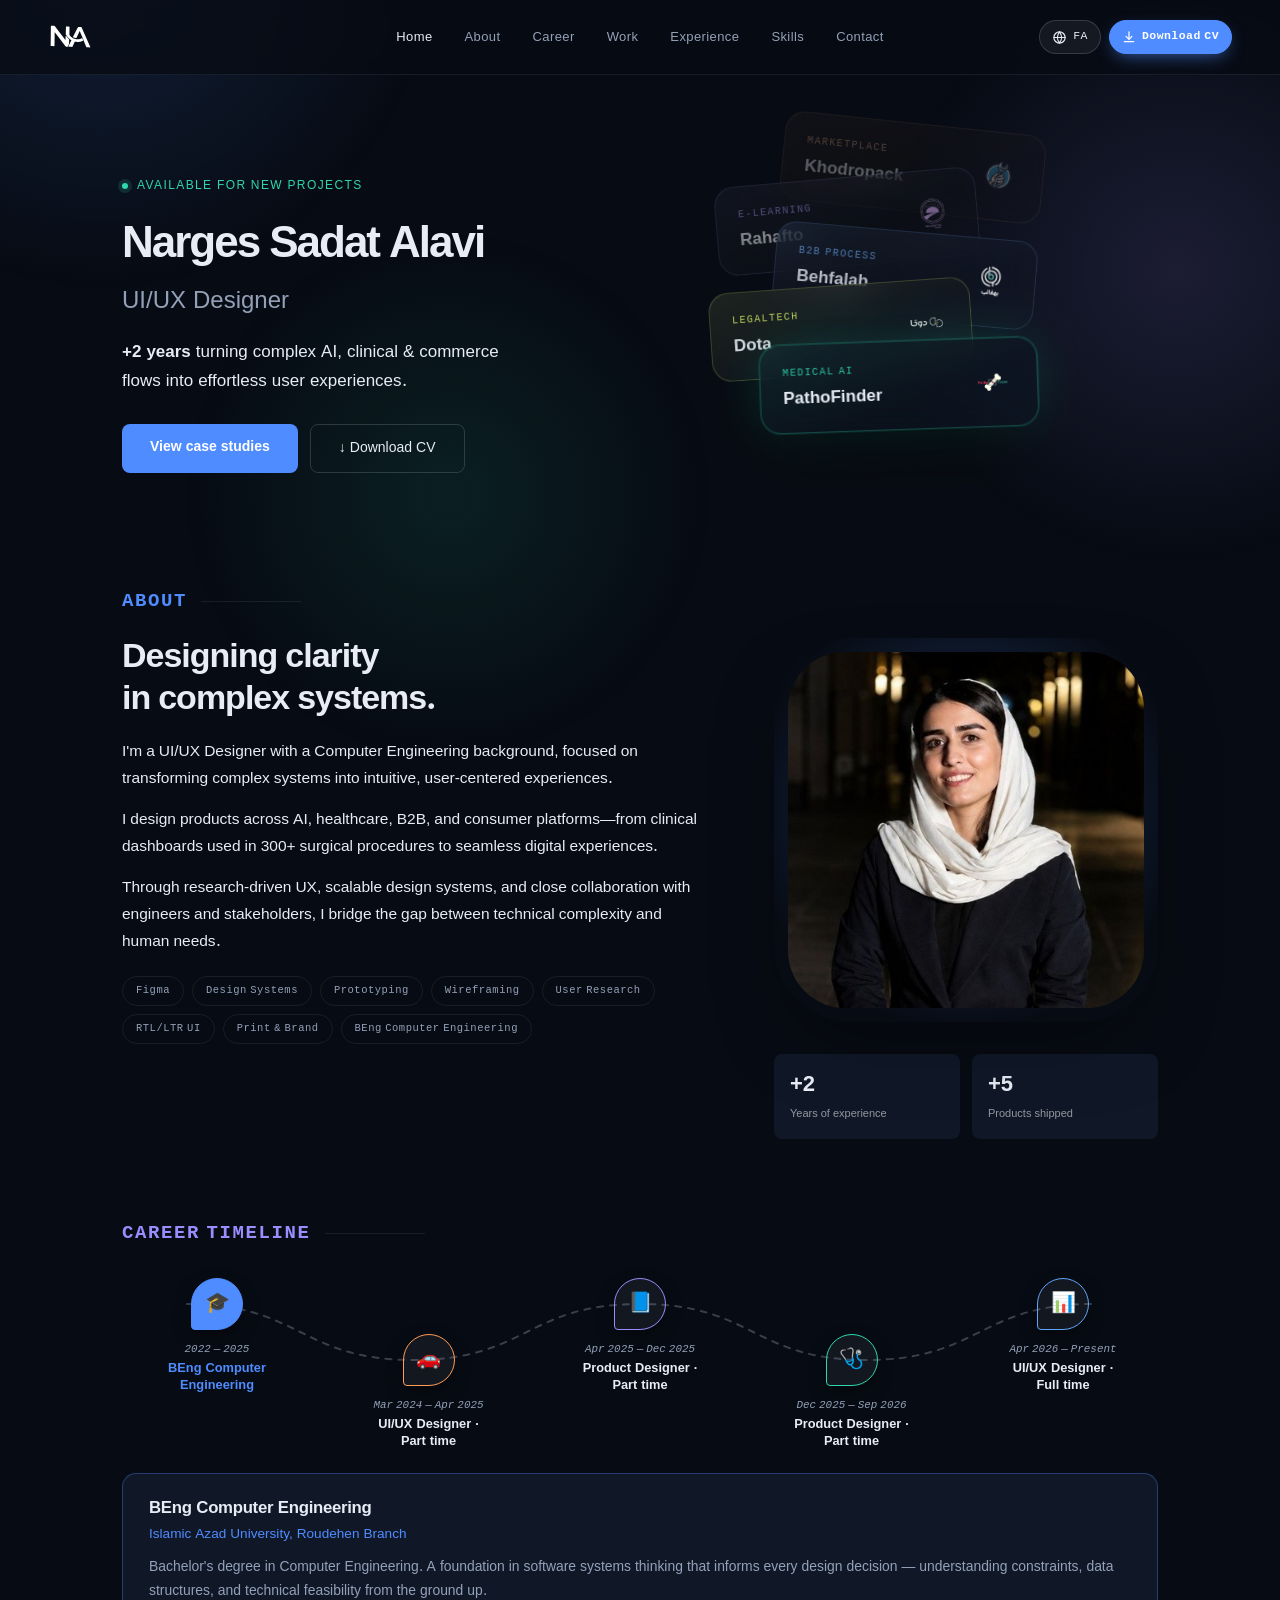
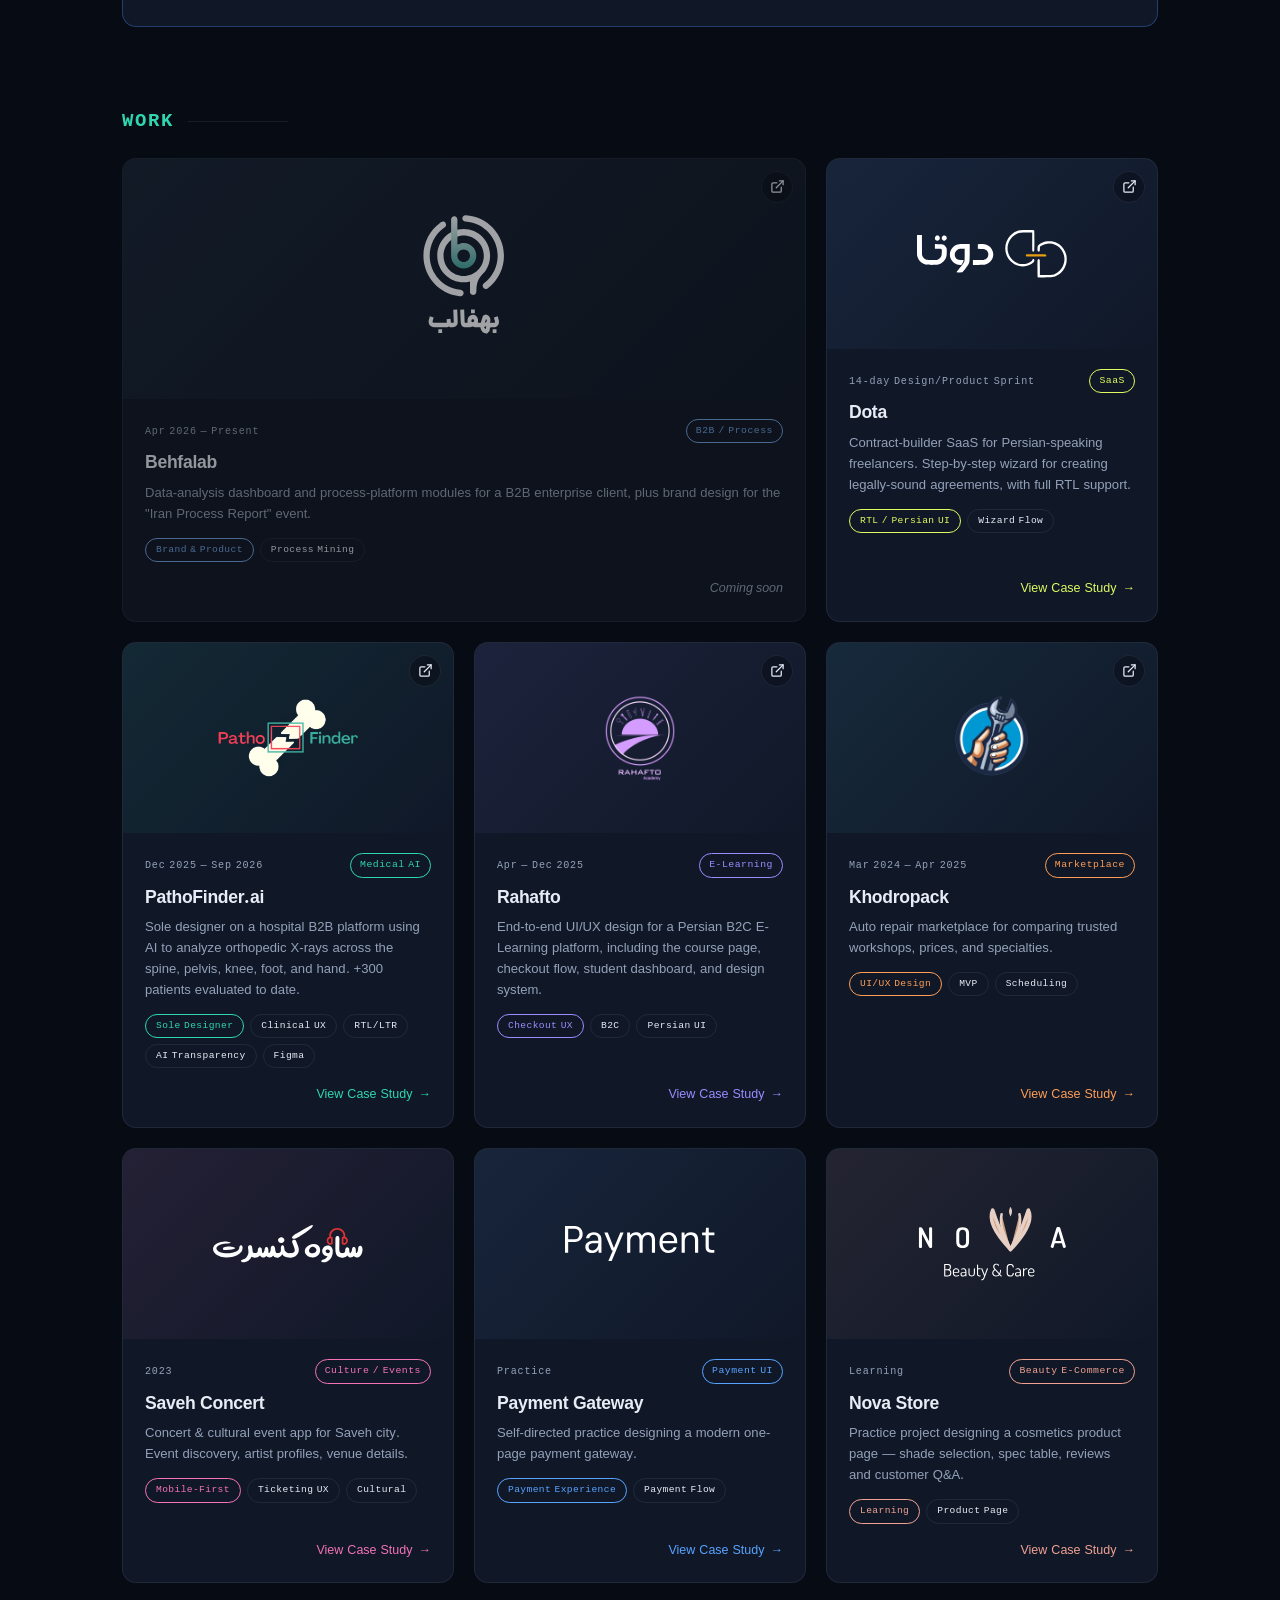
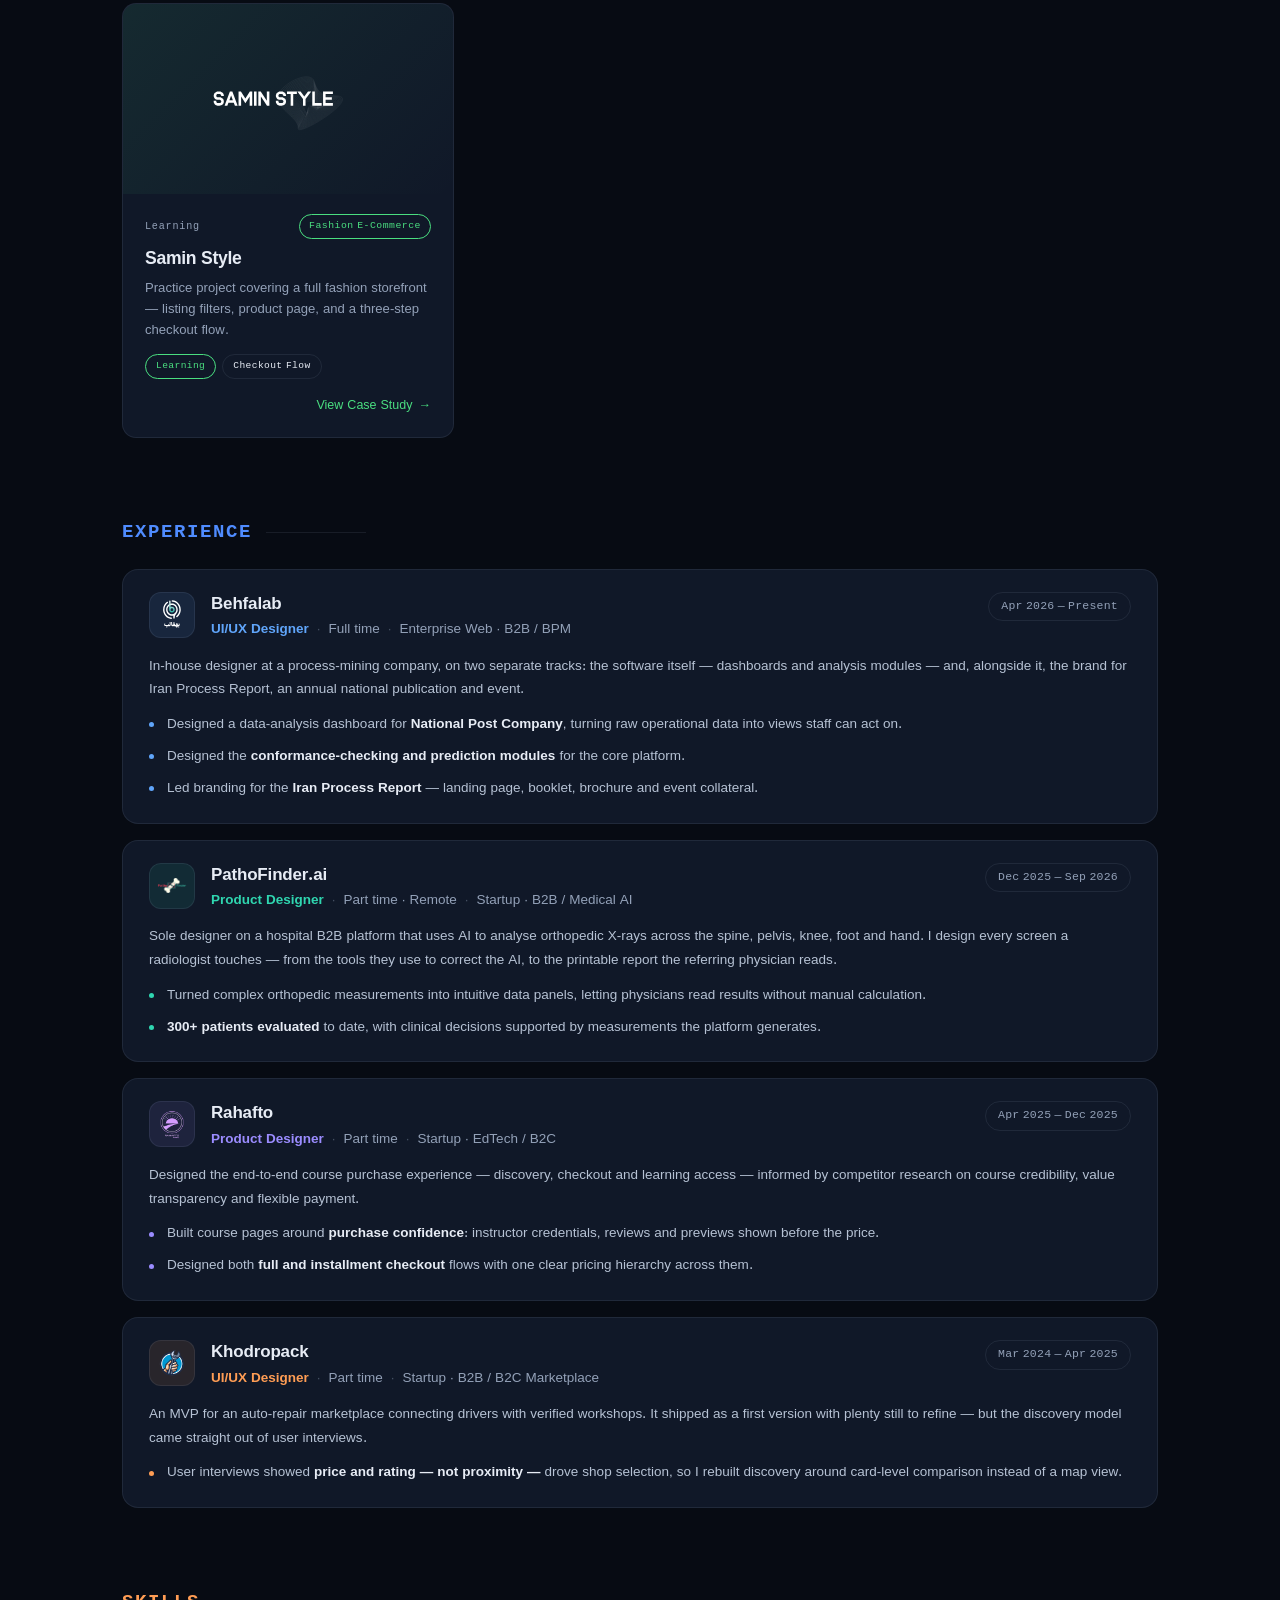
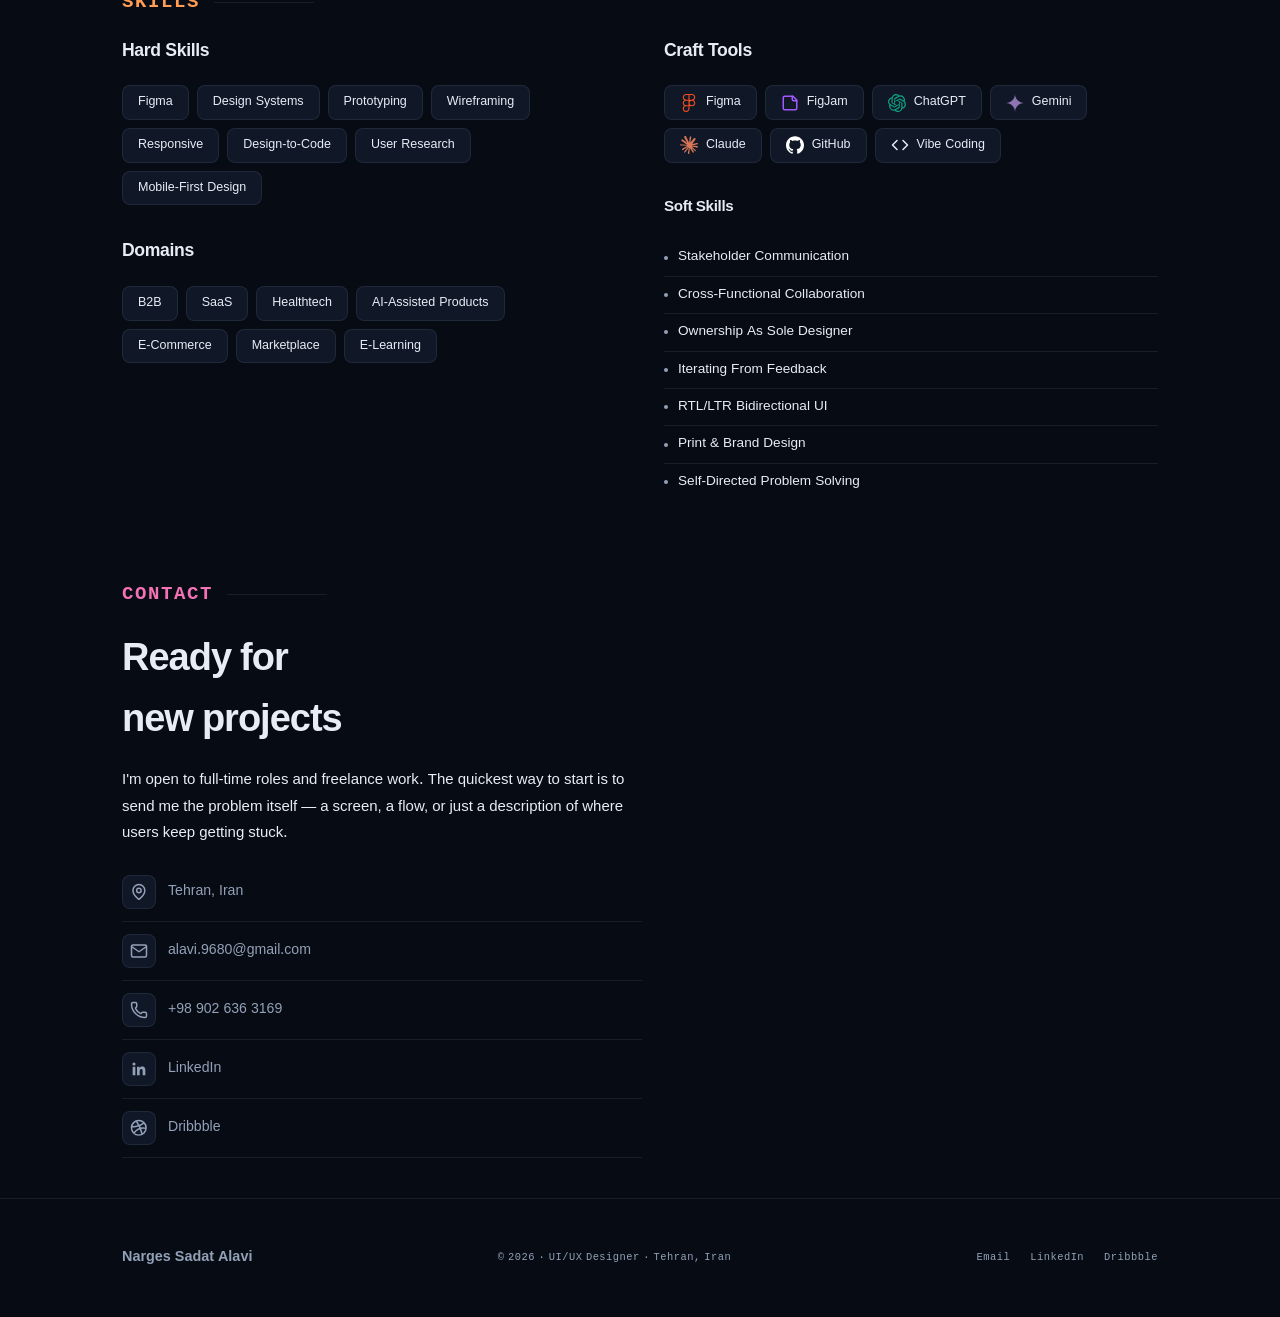
==== commit b8a07bd1: "Update portfolio assets, case studies, and styles" ====
--- a/case-studies/behfalab.html
+++ b/case-studies/behfalab.html
@@ -1,6 +1,9 @@
 <!DOCTYPE html>
 <html lang="en">
 <head>
+<meta name="robots" content="noindex">
+<!-- COMING SOON: this case study is disabled. Delete the next <script> line to re-enable it. -->
+<script>location.replace("../index.html#work");</script>
 <meta charset="UTF-8">
 <meta name="viewport" content="width=device-width, initial-scale=1.0">
 <title>Behfalab — Case Study · Narges Sadat Alavi</title>
@@ -93,6 +96,24 @@
 .mockup-slot{cursor:pointer;}
 .mockup-slot:hover .shot-area img{transform:scale(1.06);filter:brightness(1.06);}
 .mockup-caption{font-size:.72rem;color:var(--muted);font-style:italic;padding:10px 14px 14px;border-top:1px solid var(--border);min-height:4.6em;display:flex;align-items:center;flex:1 1 auto;}
+
+/* تصاویر full-page: بلند و باریک‌اند، پس در تامبنیل بالای صفحه را با cover نشان می‌دهیم
+   (contain آن‌ها را به یک نوار نازک تبدیل می‌کرد) */
+.shot-area.pagetop{aspect-ratio:16/10;}
+.shot-area.pagetop img{object-fit:cover;object-position:top center;padding:0;}
+.shot-area.print{aspect-ratio:1/1.24;}
+.shot-area.print img{object-fit:contain;padding:10px;}
+.shot-area.wide{aspect-ratio:1.42/1;}
+.shot-area.wide img{object-fit:contain;padding:10px;}
+
+/* لایت‌باکس: برای تصاویر بلند، اسکرول عمودی به‌جای فشرده‌سازی در 76vh */
+.lightbox-overlay.tall .lightbox-inner{max-width:min(920px,94vw);}
+.lightbox-overlay.tall .lightbox-inner{max-width:min(920px,94vw);}
+.lightbox-overlay.tall .lightbox-inner img{max-height:none;width:100%;}
+@media(max-width:640px){
+  .lightbox-overlay.tall .lightbox-inner{max-width:min(920px,94vw);}
+  .lightbox-overlay.tall .lightbox-inner{max-width:100%;}
+}
 
 /* interactive flip-book embed (Iran Process Report booklet) */
 .flipbook-embed{position:relative;border-radius:14px;overflow:hidden;border:1px solid var(--cs-accent-br,rgba(96,165,250,.35));background:#0c1420;box-shadow:0 0 0 1px rgba(96,165,250,.06),0 24px 60px -22px rgba(96,165,250,.28),0 34px 80px -30px rgba(0,0,0,.65);margin:0 0 10px;}
@@ -126,12 +147,12 @@
 .fb-dot.active{width:20px;background:#60a5fa;}
 .fb-label{font-family:'JetBrains Mono',monospace;font-size:.66rem;color:var(--muted);letter-spacing:.03em;}
 
-.lightbox-overlay{position:fixed;inset:0;background:rgba(4,7,13,.9);backdrop-filter:blur(6px);display:flex;align-items:center;justify-content:center;z-index:1000;opacity:0;visibility:hidden;transition:opacity .28s ease,visibility 0s linear .28s;padding:40px 24px;}
+.lightbox-overlay{position:fixed;inset:0;background:rgba(4,7,13,.9);backdrop-filter:blur(6px);display:flex;align-items:center;justify-content:center;z-index:1000;opacity:0;visibility:hidden;overflow:hidden;transition:opacity .28s ease,visibility 0s linear .28s;}
 .lightbox-overlay.open{opacity:1;visibility:visible;transition:opacity .28s ease,visibility 0s linear 0s;}
 .lightbox-inner{display:flex;flex-direction:column;align-items:center;max-width:min(1100px,92vw);transform:scale(.92) translateY(10px);opacity:0;transition:transform .32s cubic-bezier(.2,.8,.2,1),opacity .32s ease;}
 .lightbox-overlay.open .lightbox-inner{transform:scale(1) translateY(0);opacity:1;}
 .lightbox-inner img{max-width:100%;max-height:76vh;width:auto;height:auto;object-fit:contain;border-radius:12px;box-shadow:0 40px 90px -20px rgba(0,0,0,.7);border:1px solid var(--border-h);background:#0c1420;transition:opacity .18s ease;}
-.lightbox-nav{position:fixed;top:50%;transform:translateY(-50%);width:52px;height:52px;border-radius:50%;background:rgba(255,255,255,.06);border:1px solid var(--border-h);color:#e7ecf5;font-size:1.8rem;line-height:1;cursor:pointer;display:flex;align-items:center;justify-content:center;transition:background .2s,transform .2s;z-index:1001;user-select:none;-webkit-tap-highlight-color:transparent;}
+.lightbox-nav{position:absolute;top:50%;transform:translateY(-50%);width:52px;height:52px;border-radius:50%;background:rgba(255,255,255,.06);border:1px solid var(--border-h);color:#e7ecf5;font-size:1.8rem;line-height:1;cursor:pointer;display:flex;align-items:center;justify-content:center;transition:background .2s,transform .2s;z-index:1001;user-select:none;-webkit-tap-highlight-color:transparent;}
 .lightbox-nav:hover{background:rgba(255,255,255,.14);}
 .lightbox-prev{left:26px;}
 @media (hover:hover){.lightbox-prev:hover{transform:translateY(-50%) translateX(-3px);}}
@@ -142,8 +163,11 @@
   .lightbox-prev{left:8px;}
   .lightbox-next{right:8px;}
 }
+.lightbox-scroll{width:100%;height:100%;overflow-y:auto;overflow-x:hidden;-webkit-overflow-scrolling:touch;display:flex;align-items:center;justify-content:center;padding:40px 84px;}
+@media(max-width:640px){.lightbox-scroll{padding:64px 12px 40px;}}
+.lightbox-overlay.tall .lightbox-scroll{align-items:flex-start;}
 .lightbox-caption{margin-top:18px;color:#d3dae8;font-size:.85rem;text-align:center;font-style:italic;max-width:640px;}
-.lightbox-close{position:fixed;top:22px;right:26px;width:42px;height:42px;border-radius:50%;background:rgba(255,255,255,.06);border:1px solid var(--border-h);color:#e7ecf5;font-size:1.1rem;line-height:1;cursor:pointer;display:flex;align-items:center;justify-content:center;transition:background .2s,transform .2s;z-index:1001;}
+.lightbox-close{position:absolute;top:22px;right:26px;width:42px;height:42px;border-radius:50%;background:rgba(255,255,255,.06);border:1px solid var(--border-h);color:#e7ecf5;font-size:1.1rem;line-height:1;cursor:pointer;display:flex;align-items:center;justify-content:center;transition:background .2s,transform .2s;z-index:1001;}
 .lightbox-close:hover{background:rgba(255,255,255,.14);transform:rotate(90deg);}
 
 .metric-list{display:flex;flex-direction:column;gap:10px;}
@@ -194,7 +218,20 @@
 .back-to-top:hover{border-color:var(--primary);color:var(--primary);}
 @media (max-width:600px){.back-to-top{bottom:16px;right:16px;width:40px;height:40px;}}
 
+
+/* FA: flipbook chrome stays LTR (it mimics a physical booklet); pseudo-element labels translated */
+html[dir="rtl"] .fb-nav,html[dir="rtl"] .fb-viewport-wrap,html[dir="rtl"] .fb-body{direction:ltr;}
+html[dir="rtl"] .fb-label,html[dir="rtl"] .fb-nav-btn{font-family:'Shabnam','Shabnam',sans-serif;letter-spacing:0;direction:rtl;}
+html[dir="rtl"] .flipbook-note{direction:rtl;text-align:right;}
+html[dir="rtl"] .flipbook-note::before{content:'● پیش‌نمایش تعاملی: برای ورق زدن روی نقطه یا فلش کلیک کنید';font-family:'Shabnam','Shabnam',sans-serif;letter-spacing:0;font-size:.7rem;}
+
+/* equal-size cards: same image box + same caption box in every grid */
+.mockup-grid .shot-area.wide,.mockup-grid .shot-area.print,.mockup-grid .shot-area.pagetop{aspect-ratio:1/1.15;}
+.mockup-grid .shot-area.pagetop img{object-fit:cover;object-position:top center;}
+.mockup-grid .mockup-caption{min-height:7.2em;align-items:flex-start;line-height:1.7;}
+html[dir="rtl"] .mockup-grid .mockup-caption{font-style:normal;font-size:.8rem;line-height:1.9;}
 </style>
+<link rel="stylesheet" href="cs-shared.css?v=20261011">
 </head>
 <body style="--cs-accent:#60a5fa;--cs-accent-bg:rgba(96,165,250,0.09);--cs-accent-br:rgba(96,165,250,0.28);">
 
@@ -205,105 +242,76 @@
   <div class="blob blob-3"></div>
 </div>
 
-<div class="crumb-bar">
-  <a class="crumb-back" href="../index.html">← Back to Portfolio</a>
-</div>
-<div class="crumb-trail-bar">
-  <div class="crumb-trail">
-    <a href="../index.html">Home</a>
-    <span class="sep">/</span>
-    <a href="../index.html#work">Work</a>
-    <span class="sep">/</span>
-    <span class="current">Behfalab</span>
+<header class="cs-nav">
+  <a class="cs-nav-logo" href="../index.html">
+    <img src="../assets/logo.svg" alt="">
+    <span data-en="Narges Sadat Alavi" data-fa="نرگس سادات علوی">Narges Sadat Alavi</span>
+  </a>
+  <nav class="cs-nav-trail" aria-label="Breadcrumb">
+    <a href="../index.html" data-en="Home" data-fa="خانه">Home</a><span class="sep">/</span>
+    <a href="../index.html#work" data-en="Work" data-fa="نمونه‌کارها">Work</a><span class="sep">/</span>
+    <span class="current" data-en="Behfalab" data-fa="بهفالب">Behfalab</span>
+  </nav>
+  <div class="cs-nav-actions">
+    <button type="button" class="cs-btn" id="csLang" aria-label="Switch language">
+      <svg viewBox="0 0 24 24" fill="none" stroke="currentColor" stroke-width="1.9" stroke-linecap="round" stroke-linejoin="round"><circle cx="12" cy="12" r="9"/><path d="M3 12h18"/><path d="M12 3a15 15 0 0 1 0 18a15 15 0 0 1 0-18"/></svg>
+      <span id="csLangLabel" data-en="FA" data-fa="EN">FA</span>
+    </button>
+    <a class="cs-btn back" href="../index.html#work">
+      <svg class="cs-back-arrow" viewBox="0 0 24 24" fill="none" stroke="currentColor" stroke-width="2.1" stroke-linecap="round" stroke-linejoin="round"><path d="M19 12H5"/><path d="m12 19-7-7 7-7"/></svg>
+      <span class="cs-btn-text" data-en="Back to Portfolio" data-fa="بازگشت به پورتفولیو">Back to Portfolio</span>
+    </a>
   </div>
-</div>
+</header>
 
 <main class="cs-container">
 
   <div class="cs-header-row">
     <div class="cs-header-left">
-      <div class="cs-tag">B2B · PROCESS MINING · ENTERPRISE DASHBOARD &amp; BRAND</div>
-      <h1 class="cs-title">Behfalab</h1>
-      <p class="cs-sub">UI/UX design across Behfalab's core process-mining platform and a dedicated analytics dashboard for a national B2B client — plus creative direction for "Iran Process Report," the company's flagship process-management publication.</p>
-      <a class="cs-visit-site" href="https://behfalab.com/" target="_blank" rel="noopener">↗ Visit Live Site</a>
+      <div class="cs-tag" data-en="B2B · PROCESS MINING · ENTERPRISE DASHBOARD &amp; BRAND" data-fa="B2B · فرایندکاوی · داشبورد سازمانی و برند">B2B · PROCESS MINING · ENTERPRISE DASHBOARD &amp; BRAND</div>
+      <h1 class="cs-title" data-en="Behfalab" data-fa="Behfalab">Behfalab</h1>
+      <p class="cs-sub" data-en="UI/UX design across Behfalab's core process-mining platform and a dedicated analytics dashboard for a national B2B client — plus the full brand system for &quot;Iran Process Report&quot; — Behfalab's flagship process-management publication, its campaign website, and its print and event collateral." data-fa="طراحی UI/UX روی پلتفرم اصلی فرایندکاوی بهفالب و یک داشبورد تحلیلی اختصاصی برای یک مشتری سازمانی ملی — به‌علاوه کل سیستم برند «گزارش فرآیند ایران»، نشریه شاخص بهفالب در حوزه مدیریت فرایند، سایت کمپین آن، و اقلام چاپی و رویدادش.">UI/UX design across Behfalab's core process-mining platform and a dedicated analytics dashboard for a national B2B client — plus the full brand system for "Iran Process Report" — Behfalab's flagship process-management publication, its campaign website, and its print and event collateral.</p>
+      <a class="cs-visit-site" href="https://behfalab.com/" target="_blank" rel="noopener" data-en="↗ Visit Live Site" data-fa="↗ مشاهده سایت">↗ Visit Live Site</a>
     </div>
     <div class="cs-hero-logo"><img src="../assets/logos/bahfalab.svg" alt="Behfalab logo"></div>
   </div>
 
   <div class="cs-meta">
-    <div class="cs-meta-row"><div class="cs-meta-label">Role</div><div class="cs-meta-val">UI/UX Designer · Full time</div></div>
-    <div class="cs-meta-row"><div class="cs-meta-label">Team</div><div class="cs-meta-val">In-house product designer, working alongside Behfalab's engineering team</div></div>
-    <div class="cs-meta-row"><div class="cs-meta-label">Timeframe</div><div class="cs-meta-val">Mar 2026 — Present</div></div>
-    <div class="cs-meta-row"><div class="cs-meta-label">Industry</div><div class="cs-meta-val"><span class="cs-pill on">B2B / Process Mining</span></div></div>
-    <div class="cs-meta-row"><div class="cs-meta-label">Tools</div><div class="cs-meta-val">Figma</div></div>
-    <div class="cs-meta-row"><div class="cs-meta-label">Platform</div><div class="cs-meta-val">Web (Enterprise Dashboard)</div></div>
+    <div class="cs-meta-row"><div class="cs-meta-label" data-en="Role" data-fa="نقش">Role</div><div class="cs-meta-val" data-en="UI/UX Designer · Full time" data-fa="طراح UI/UX · تمام‌وقت">UI/UX Designer · Full time</div></div>
+    <div class="cs-meta-row"><div class="cs-meta-label" data-en="Team" data-fa="تیم">Team</div><div class="cs-meta-val" data-en="In-house product designer, working alongside Behfalab's engineering team" data-fa="طراح محصول درون‌سازمانی، در کنار تیم مهندسی بهفالب">In-house product designer, working alongside Behfalab's engineering team</div></div>
+    <div class="cs-meta-row"><div class="cs-meta-label" data-en="Timeframe" data-fa="بازه زمانی">Timeframe</div><div class="cs-meta-val" data-en="Apr 2026 — Present" data-fa="فروردین ۱۴۰۵ — تاکنون">Apr 2026 — Present</div></div>
+    <div class="cs-meta-row"><div class="cs-meta-label" data-en="Industry" data-fa="حوزه">Industry</div><div class="cs-meta-val"><span class="cs-pill on" data-en="B2B / Process Mining" data-fa="B2B / فرایندکاوی">B2B / Process Mining</span></div></div>
+    <div class="cs-meta-row"><div class="cs-meta-label" data-en="Tools" data-fa="ابزار">Tools</div><div class="cs-meta-val" data-en="Figma" data-fa="فیگما">Figma</div></div>
+    <div class="cs-meta-row"><div class="cs-meta-label" data-en="Platform" data-fa="پلتفرم">Platform</div><div class="cs-meta-val" data-en="Web (Enterprise Dashboard)" data-fa="وب (داشبورد سازمانی)">Web (Enterprise Dashboard)</div></div>
   </div>
 
-  <div class="cs-constraint"><b>Constraint —</b><span>The client dashboard had to work as a standalone deliverable for one named enterprise account, while staying close enough to Behfalab's core platform that it could later be folded back in as a reusable module rather than a one-off.</span></div>
+  <div class="cs-constraint"><b data-en="Constraint —" data-fa="محدودیت —">Constraint —</b><span data-en="The client dashboard had to work as a standalone deliverable for one named enterprise account, while staying close enough to Behfalab's core platform that it could later be folded back in as a reusable module rather than a one-off." data-fa="داشبورد مشتری باید به‌تنهایی برای یک حساب سازمانی مشخص قابل تحویل می‌بود، و همزمان آن‌قدر به پلتفرم اصلی بهفالب نزدیک می‌ماند که بعداً بتواند به‌عنوان یک ماژول قابل استفاده دوباره به آن برگردد، نه یک کار یک‌بارمصرف.">The client dashboard had to work as a standalone deliverable for one named enterprise account, while staying close enough to Behfalab's core platform that it could later be folded back in as a reusable module rather than a one-off.</span></div>
 
   <section class="cs-block" style="margin-top:0;">
-    <div class="cs-sl">01 · Context &amp; Problem</div>
-    <p class="cs-p">Behfalab's core platform reconstructs how a company's processes actually run from raw event-log data, checks that behavior against the process the company designed on paper — conformance checking — and predicts where a running case is likely headed next. My scope covers three connected surfaces: a dedicated analytics dashboard built for one of Behfalab's national B2B clients (KPI cards, comparative bar charts, and province-level rankings over that client's event-log data), the conformance-checking and prediction views inside the core platform, and, outside the software entirely, creative direction for <b>Iran Process Report</b> — Behfalab's process-management publication and event.</p>
-    <div class="cs-features"><span class="cs-feature-chip">KPI Dashboard</span><span class="cs-feature-chip">Conformance Checking Views</span><span class="cs-feature-chip">Prediction Module</span><span class="cs-feature-chip">Province-Level Rankings</span><span class="cs-feature-chip">Event Brand Direction</span></div>
+    <div class="cs-sl" data-en="01 · Context &amp; Problem" data-fa="۰۱ · زمینه و مسئله">01 · Context &amp; Problem</div>
+    <p class="cs-p" data-html="true" data-en="Behfalab's core platform reconstructs how a company's processes actually run from raw event-log data, checks that behavior against the process the company designed on paper — conformance checking — and predicts where a running case is likely headed next. My scope covers three connected surfaces: a dedicated analytics dashboard built for one of Behfalab's national B2B clients (KPI cards, comparative bar charts, and province-level rankings over that client's event-log data), the conformance-checking and prediction views inside the core platform, and, outside the software entirely, creative direction for <b>Iran Process Report</b> — Behfalab's process-management publication and event." data-fa="پلتفرم اصلی بهفالب از روی داده خام لاگ رویدادها بازسازی می‌کند که فرایندهای یک شرکت در عمل چطور اجرا می‌شوند، این رفتار را با فرایندی که شرکت روی کاغذ طراحی کرده مقایسه می‌کند — همان بررسی انطباق — و پیش‌بینی می‌کند پرونده‌ای که در جریان است احتمالاً به کجا می‌رسد. کار من سه سطح به‌هم‌پیوسته را در بر می‌گیرد: یک داشبورد تحلیلی اختصاصی برای یکی از مشتریان سازمانی ملی بهفالب (کارت‌های شاخص، نمودارهای میله‌ای مقایسه‌ای و رتبه‌بندی استان‌ها روی لاگ رویدادهای همان مشتری)، نماهای بررسی انطباق و پیش‌بینی داخل پلتفرم اصلی، و بیرون از نرم‌افزار، هدایت خلاقه <b>گزارش فرآیند ایران</b> — نشریه و رویداد بهفالب در حوزه مدیریت فرایند.">Behfalab's core platform reconstructs how a company's processes actually run from raw event-log data, checks that behavior against the process the company designed on paper — conformance checking — and predicts where a running case is likely headed next. My scope covers three connected surfaces: a dedicated analytics dashboard built for one of Behfalab's national B2B clients (KPI cards, comparative bar charts, and province-level rankings over that client's event-log data), the conformance-checking and prediction views inside the core platform, and, outside the software entirely, creative direction for <b>Iran Process Report</b> — Behfalab's process-management publication and event.</p>
+    <div class="cs-features"><span class="cs-feature-chip" data-en="KPI Dashboard" data-fa="داشبورد شاخص‌ها">KPI Dashboard</span><span class="cs-feature-chip" data-en="Conformance Checking Views" data-fa="نماهای بررسی انطباق">Conformance Checking Views</span><span class="cs-feature-chip" data-en="Prediction Module" data-fa="ماژول پیش‌بینی">Prediction Module</span><span class="cs-feature-chip" data-en="Province-Level Rankings" data-fa="رتبه‌بندی استانی">Province-Level Rankings</span><span class="cs-feature-chip" data-en="Event Brand Direction" data-fa="هدایت برند رویداد">Event Brand Direction</span><span class="cs-feature-chip" data-en="Responsive RTL Campaign Site" data-fa="سایت کمپین واکنش‌گرا و راست‌به‌چپ">Responsive RTL Campaign Site</span><span class="cs-feature-chip" data-en="Sponsorship Tier System" data-fa="سیستم سطوح حامیان">Sponsorship Tier System</span><span class="cs-feature-chip" data-en="Print &amp; Event Collateral" data-fa="اقلام چاپی و رویداد">Print &amp; Event Collateral</span></div>
   </section>
 
   <section class="cs-block">
-    <div class="cs-sl">02 · Research &amp; Discovery</div>
+    <div class="cs-sl" data-en="02 · Research &amp; Discovery" data-fa="۰۲ · پژوهش و کشف">02 · Research &amp; Discovery</div>
     <div class="discovery-wrap">
-      <div class="discovery-method">Discovery here doubled as data modeling — before a single screen, I mapped what the client's raw event log actually contained: case IDs, activity timestamps, province, and the conformance rules the process was supposed to follow.</div>
-      <div class="discovery-insight">The dashboard's structure came from the data model, not from a persona. Once I understood which fields the log exposed, the KPI cards, the comparative charts, and the province ranking table followed almost directly from that — the design problem was choosing which relationships in the data deserved a chart versus a number.</div>
+      <div class="discovery-method" data-en="Discovery here doubled as data modeling — before a single screen, I mapped what the client's raw event log actually contained: case IDs, activity timestamps, province, and the conformance rules the process was supposed to follow." data-fa="اینجا مرحله کشف در عمل همان مدل‌سازی داده بود — پیش از طراحی حتی یک صفحه، مشخص کردم لاگ خام رویدادهای مشتری واقعاً چه چیزی دارد: شناسه پرونده، زمان فعالیت‌ها، استان، و قواعد انطباقی که فرایند باید از آن‌ها پیروی می‌کرد.">Discovery here doubled as data modeling — before a single screen, I mapped what the client's raw event log actually contained: case IDs, activity timestamps, province, and the conformance rules the process was supposed to follow.</div>
+      <div class="discovery-insight" data-en="The dashboard's structure came from the data model, not from a persona. Once I understood which fields the log exposed, the KPI cards, the comparative charts, and the province ranking table followed almost directly from that — the design problem was choosing which relationships in the data deserved a chart versus a number." data-fa="ساختار داشبورد از مدل داده درآمد، نه از پرسونا. وقتی فهمیدم لاگ چه فیلدهایی در اختیار می‌گذارد، کارت‌های شاخص، نمودارهای مقایسه‌ای و جدول رتبه‌بندی استان‌ها تقریباً مستقیم از همان بیرون آمدند — مسئله طراحی این بود که کدام رابطه در داده ارزش نمودار دارد و کدام یک عدد ساده کافی است.">The dashboard's structure came from the data model, not from a persona. Once I understood which fields the log exposed, the KPI cards, the comparative charts, and the province ranking table followed almost directly from that — the design problem was choosing which relationships in the data deserved a chart versus a number.</div>
     </div>
   </section>
 
   <section class="cs-block">
-    <div class="cs-sl">03 · Process</div>
-    <div class="process-list"><div class="process-item"><div class="process-num">01</div><div><div class="process-title">Persian-first, not Persian-retrofitted</div><div class="process-text">The dashboard was built RTL from the first frame, using Vazirmatn for every numeral and label and Figma Auto Layout throughout, so the KPI cards, bar charts, and ranking table would reflow correctly rather than being mirrored after the fact.</div></div></div><div class="process-item"><div class="process-num">02</div><div><div class="process-title">One card grammar across dashboard and platform</div><div class="process-text">I designed the client dashboard and the core platform's conformance-checking and prediction views to share the same card, chart, and grid patterns, so a client-specific deliverable could still fold back into Behfalab's core product later without a redesign.</div></div></div><div class="process-item"><div class="process-num">03</div><div><div class="process-title">Treating the report booklet as its own artifact</div><div class="process-text">Iran Process Report needed to work as a standalone publication, read by people who have never opened Behfalab's software. I designed it as a page-by-page booklet — cover, leadership commitment gap, budget, knowledge gap, productivity, action, transformation, and process-maturity indicators — rather than reusing dashboard components.</div></div></div></div>
+    <div class="cs-sl" data-en="03 · Process" data-fa="۰۳ · روند کار">03 · Process</div>
+    <div class="process-list"><div class="process-item"><div class="process-num">01</div><div><div class="process-title" data-en="One card grammar across dashboard and platform" data-fa="یک دستور زبان کارت، مشترک بین داشبورد و پلتفرم">One card grammar across dashboard and platform</div><div class="process-text" data-en="I designed the client dashboard and the core platform's conformance-checking and prediction views to share the same card, chart, and grid patterns, so a client-specific deliverable could still fold back into Behfalab's core product later without a redesign." data-fa="داشبورد مشتری و نماهای بررسی انطباق و پیش‌بینی پلتفرم اصلی را طوری طراحی کردم که الگوی کارت، نمودار و شبکه مشترکی داشته باشند، تا خروجی مخصوص یک مشتری بتواند بعداً بدون بازطراحی به محصول اصلی بهفالب برگردد.">I designed the client dashboard and the core platform's conformance-checking and prediction views to share the same card, chart, and grid patterns, so a client-specific deliverable could still fold back into Behfalab's core product later without a redesign.</div></div></div><div class="process-item"><div class="process-num">02</div><div><div class="process-title" data-en="Turning sponsorship into something a company can actually compare" data-fa="تبدیل حامی‌گری به چیزی که یک شرکت واقعاً بتواند مقایسه‌اش کند">Turning sponsorship into something a company can actually compare</div><div class="process-text" data-en="Sponsorship is usually explained in a PDF sent on request. I designed it as three pages of a public campaign site instead — a landing page that carries the report’s credibility through past editions and named speaker testimonials, a sponsorship page where all five tiers sit side by side with their price and remaining slots, and a survey page that leads with last year’s findings so an organisation sees the value before being asked to contribute data. The survey page is live; the rest of the set followed the same RTL layout rules." data-fa="حامی‌گری معمولاً در یک PDF توضیح داده می‌شود که در صورت درخواست ارسال می‌شود. من به‌جایش آن را به‌شکل سه صفحه از یک سایت کمپین عمومی طراحی کردم — یک صفحه فرود که اعتبار گزارش را از طریق دوره‌های گذشته و نقل‌قول سخنرانان منتقل می‌کند، یک صفحه حامیان که هر پنج سطح با قیمت و ظرفیت باقی‌مانده کنار هم نشسته‌اند، و یک صفحه پرسشنامه که با یافته‌های سال گذشته شروع می‌شود تا سازمان پیش از آنکه از او داده بخواهند، ارزش کار را ببیند. صفحه پرسشنامه اکنون فعال است؛ بقیه مجموعه از همان قواعد چیدمان راست‌به‌چپ پیروی می‌کنند.">Sponsorship is usually explained in a PDF sent on request. I designed it as three pages of a public campaign site instead — a landing page that carries the report’s credibility through past editions and named speaker testimonials, a sponsorship page where all five tiers sit side by side with their price and remaining slots, and a survey page that leads with last year’s findings so an organisation sees the value before being asked to contribute data. The survey page is live; the rest of the set followed the same RTL layout rules.</div></div></div><div class="process-item"><div class="process-num">03</div><div><div class="process-title" data-en="One visual system across screen and print" data-fa="یک سیستم بصری واحد، از صفحه تا چاپ">One visual system across screen and print</div><div class="process-text" data-en="The stippled Iran map from the report cover became the through-line: it carries across the poster, the sponsor brochure, the five-year retrospective sheet, the launch announcement and the site itself. Since the collateral is what reaches people who never open the software, keeping the deep-crimson palette and the map motif identical everywhere mattered more than varying the layouts." data-fa="نقشه نقطه‌چین ایران روی جلد گزارش به رشته اتصال کار تبدیل شد: همان موتیف روی پوستر، بروشور حامیان، برگه مرور پنج‌ساله، پوستر رونمایی و خود سایت تکرار می‌شود. چون همین اقلام است که به دست کسانی می‌رسد که هیچ‌وقت وارد نرم‌افزار نمی‌شوند، یکسان نگه‌داشتن پالت زرشکی تیره و موتیف نقشه در همه‌جا مهم‌تر از متنوع کردن چیدمان‌ها بود.">The stippled Iran map from the report cover became the through-line: it carries across the poster, the sponsor brochure, the five-year retrospective sheet, the launch announcement and the site itself. Since the collateral is what reaches people who never open the software, keeping the deep-crimson palette and the map motif identical everywhere mattered more than varying the layouts.</div></div></div></div>
   </section>
 
   <section class="cs-block">
-    <div class="cs-sl">04 · Solution</div>
-    <p class="cs-p">The client-facing dashboard and the core platform's conformance and prediction views share one visual language, while <b>Iran Process Report</b> stands apart as a dedicated brand deliverable — an interactive, page-flipping report booklet built to carry Behfalab's process-mining narrative outside the product itself.</p>
-
-    <div class="mockup-section-label">Client dashboard &amp; platform views</div>
-    <div class="mockup-grid"><div class="mockup-slot browser">
-      <div class="mockup-chrome"><div class="dot" style="background:#ff5f57;"></div><div class="dot" style="background:#febc2e;"></div><div class="dot" style="background:#28c840;"></div><div class="urlbar"></div></div>
-      <div class="shot-area">
-        <div class="shot-placeholder">
-          <span class="mp-icon">&#128444;</span>
-          <span class="mp-hint">Drop mockup screenshot here</span>
-          <code>behfalab-dashboard-kpi.png</code>
-        </div>
-        <img src="../assets/images/behfalab/behfalab-01.png" alt="Client dashboard — KPI cards and province-level rankings over process event-log data." loading="lazy"
-             onload="this.style.opacity=1;this.previousElementSibling.style.display='none'" onerror="this.style.opacity=0">
-      </div>
-      <div class="mockup-caption">Client dashboard — KPI cards and province-level rankings over process event-log data.</div>
-    </div><div class="mockup-slot browser">
-      <div class="mockup-chrome"><div class="dot" style="background:#ff5f57;"></div><div class="dot" style="background:#febc2e;"></div><div class="dot" style="background:#28c840;"></div><div class="urlbar"></div></div>
-      <div class="shot-area">
-        <div class="shot-placeholder">
-          <span class="mp-icon">&#128444;</span>
-          <span class="mp-hint">Drop mockup screenshot here</span>
-          <code>behfalab-conformance.png</code>
-        </div>
-        <img src="../assets/images/behfalab/behfalab-02.png" alt="Core platform — conformance-checking view comparing designed process against actual behavior." loading="lazy"
-             onload="this.style.opacity=1;this.previousElementSibling.style.display='none'" onerror="this.style.opacity=0">
-      </div>
-      <div class="mockup-caption">Core platform — conformance-checking view comparing designed process against actual behavior.</div>
-    </div><div class="mockup-slot browser">
-      <div class="mockup-chrome"><div class="dot" style="background:#ff5f57;"></div><div class="dot" style="background:#febc2e;"></div><div class="dot" style="background:#28c840;"></div><div class="urlbar"></div></div>
-      <div class="shot-area">
-        <div class="shot-placeholder">
-          <span class="mp-icon">&#128444;</span>
-          <span class="mp-hint">Drop mockup screenshot here</span>
-          <code>behfalab-prediction.png</code>
-        </div>
-        <img src="../assets/images/behfalab/behfalab-03.png" alt="Core platform — prediction module estimating where a running case is headed next." loading="lazy"
-             onload="this.style.opacity=1;this.previousElementSibling.style.display='none'" onerror="this.style.opacity=0">
-      </div>
-      <div class="mockup-caption">Core platform — prediction module estimating where a running case is headed next.</div>
-    </div></div>
-
-    <div class="mockup-section-label">Iran Process Report — interactive booklet</div>
+    <div class="cs-sl" data-en="04 · Solution" data-fa="۰۴ · راه‌حل">04 · Solution</div>
+    <p class="cs-p" data-html="true" data-en="The client-facing dashboard and the core platform's conformance and prediction views share one visual language, while <b>Iran Process Report</b> stands apart as a dedicated brand system — the report booklet itself, a three-page responsive campaign site for the 1404 edition, and the print and event collateral around it, all built to carry Behfalab's process-mining narrative to people who never open the product. Click any frame to view it full size." data-fa="داشبورد مشتری و نماهای بررسی انطباق و پیش‌بینی پلتفرم اصلی یک زبان بصری مشترک دارند، اما <b>گزارش فرآیند ایران</b> یک سیستم برند جداگانه است — خودِ نشریه، یک سایت کمپین سه‌صفحه‌ای واکنش‌گرا برای دوره ۱۴۰۴، و اقلام چاپی و رویدادی اطراف آن — که همه برای این ساخته شدند تا روایت فرایندکاوی بهفالب به دست کسانی برسد که هیچ‌وقت محصول را باز نمی‌کنند. برای دیدن هر قاب در اندازه کامل، روی آن کلیک کنید.">The client-facing dashboard and the core platform's conformance and prediction views share one visual language, while <b>Iran Process Report</b> stands apart as a dedicated brand system — the report booklet itself, a three-page responsive campaign site for the 1404 edition, and the print and event collateral around it, all built to carry Behfalab's process-mining narrative to people who never open the product. Click any frame to view it full size.</p>
+
+    <!-- HIDDEN FOR NOW (booklet to be updated) — restore by deleting this comment wrapper
+<div class="mockup-section-label" data-en="Iran Process Report — interactive booklet" data-fa="گزارش فرآیند ایران — نشریه تعاملی">Iran Process Report — interactive booklet</div>
     <div class="flipbook-embed">
       <div class="mockup-chrome"><div class="dot" style="background:#ff5f57;"></div><div class="dot" style="background:#febc2e;"></div><div class="dot" style="background:#28c840;"></div><div class="urlbar"></div></div>
       <div class="fb-body">
@@ -313,27 +321,30 @@
           </div>
         </div>
         <div class="fb-nav">
-          <button type="button" class="fb-nav-btn" id="fbPrev" aria-label="Previous page">‹ Prev</button>
+          <button type="button" class="fb-nav-btn" id="fbPrev" aria-label="Previous page" data-en="‹ Prev" data-fa="‹ قبلی">‹ Prev</button>
           <div class="fb-dots" id="fbDots"></div>
-          <button type="button" class="fb-nav-btn" id="fbNext" aria-label="Next page">Next ›</button>
+          <button type="button" class="fb-nav-btn" id="fbNext" aria-label="Next page" data-en="Next ›" data-fa="بعدی ›">Next ›</button>
         </div>
         <div class="fb-label" id="fbLabel"></div>
       </div>
-      <div class="flipbook-note">A page-flip preview of the report booklet — click a dot or Prev/Next to turn the page. Covers the cover, leadership commitment gap, budget, knowledge gap, productivity, action, transformation, and process-maturity indicators.</div>
+      <div class="flipbook-note" data-en="A page-flip preview of the report booklet — click a dot or Prev/Next to turn the page. Covers the cover, leadership commitment gap, budget, knowledge gap, productivity, action, transformation, and process-maturity indicators." data-fa="پیش‌نمایش ورق‌خور نشریه گزارش — برای ورق زدن روی نقطه‌ها یا دکمه قبلی/بعدی بزنید. شامل جلد، شکاف تعهد مدیریت، بودجه، شکاف دانش، بهره‌وری، اقدام، تحول و شاخص‌های بلوغ فرایند.">A page-flip preview of the report booklet — click a dot or Prev/Next to turn the page. Covers the cover, leadership commitment gap, budget, knowledge gap, productivity, action, transformation, and process-maturity indicators.</div>
     </div>
     <script>
     (function(){
       var PAGES = [
-        { src: '../assets/images/behfalab/flipbook/cover.jpg', label: 'جلد · Cover' },
-        { src: '../assets/images/behfalab/flipbook/418.jpg',   label: 'شکاف رهبری' },
-        { src: '../assets/images/behfalab/flipbook/427.jpg',   label: 'پارادوکس' },
-        { src: '../assets/images/behfalab/flipbook/428.jpg',   label: 'بودجه' },
-        { src: '../assets/images/behfalab/flipbook/424.jpg',   label: 'شکاف دانش' },
-        { src: '../assets/images/behfalab/flipbook/439.jpg',   label: 'بهره‌وری' },
-        { src: '../assets/images/behfalab/flipbook/444.jpg',   label: 'اقدام' },
-        { src: '../assets/images/behfalab/flipbook/440.jpg',   label: 'تحول' },
-        { src: '../assets/images/behfalab/flipbook/450.jpg',   label: 'شاخص‌ها' }
+        { src: '../assets/images/behfalab/flipbook/cover.jpg', en: 'Cover',              fa: 'جلد' },
+        { src: '../assets/images/behfalab/flipbook/418.jpg',   en: 'Leadership gap',     fa: 'شکاف رهبری' },
+        { src: '../assets/images/behfalab/flipbook/427.jpg',   en: 'Paradox',            fa: 'پارادوکس' },
+        { src: '../assets/images/behfalab/flipbook/428.jpg',   en: 'Budget',             fa: 'بودجه' },
+        { src: '../assets/images/behfalab/flipbook/424.jpg',   en: 'Knowledge gap',      fa: 'شکاف دانش' },
+        { src: '../assets/images/behfalab/flipbook/439.jpg',   en: 'Productivity',       fa: 'بهره‌وری' },
+        { src: '../assets/images/behfalab/flipbook/444.jpg',   en: 'Action',             fa: 'اقدام' },
+        { src: '../assets/images/behfalab/flipbook/440.jpg',   en: 'Transformation',     fa: 'تحول' },
+        { src: '../assets/images/behfalab/flipbook/450.jpg',   en: 'Indicators',         fa: 'شاخص‌ها' }
       ];
+      function isFa(){ return window.csLang === 'fa'; }
+      function lbl(p){ return isFa() ? p.fa : p.en; }
+      function num(n){ return isFa() ? String(n).replace(/\d/g, function(d){ return '۰۱۲۳۴۵۶۷۸۹'.charAt(d); }) : String(n); }
       var viewport = document.getElementById('fbViewport');
       var staticImg = document.getElementById('fbStaticImg');
       var dotsWrap = document.getElementById('fbDots');
@@ -347,7 +358,7 @@
         var d = document.createElement('button');
         d.type = 'button';
         d.className = 'fb-dot' + (i === 0 ? ' active' : '');
-        d.setAttribute('aria-label', p.label);
+        d.setAttribute('aria-label', lbl(p)); d.__p = p;
         d.addEventListener('click', function(){ goTo(i); });
         dotsWrap.appendChild(d);
       });
@@ -356,7 +367,8 @@
         Array.prototype.forEach.call(dotsWrap.children, function(d, i){
           d.classList.toggle('active', i === current);
         });
-        labelEl.textContent = PAGES[current].label + '  ·  ' + (current + 1) + ' / ' + PAGES.length;
+        labelEl.textContent = lbl(PAGES[current]) + '  ·  ' + num(current + 1) + ' / ' + num(PAGES.length);
+        Array.prototype.forEach.call(dotsWrap.children, function(d){ if (d.__p) d.setAttribute('aria-label', lbl(d.__p)); });
         prevBtn.disabled = animating || current === 0;
         nextBtn.disabled = animating || current === PAGES.length - 1;
       }
@@ -397,23 +409,80 @@
       prevBtn.addEventListener('click', function(){ goTo(current - 1); });
       nextBtn.addEventListener('click', function(){ goTo(current + 1); });
       updateChrome();
+      window.addEventListener('cs-lang-change', updateChrome);
     })();
     </script>
+
+    
+-->
+    <div class="mockup-section-label" data-en="Iran Process Report — campaign site" data-fa="گزارش فرآیند ایران — سایت کمپین">Iran Process Report — campaign site</div>
+    <div class="mockup-grid">
+      <div class="mockup-slot">
+        <div class="mockup-chrome"><div class="dot" style="background:#ff5f57;"></div><div class="dot" style="background:#febc2e;"></div><div class="dot" style="background:#28c840;"></div><div class="urlbar"></div></div>
+        <div class="shot-area pagetop">
+          <img src="../assets/images/behfalab/report/report-survey-page.jpg" alt="Iran Process Report survey page — hero, 1403 headline findings, why the report is needed, objectives, and the survey invitation." loading="lazy"
+               onload="this.style.opacity=1" onerror="this.style.opacity=0">
+        </div>
+        <div class="mockup-caption" data-en="Survey page for the 1404 edition — last year&#39;s headline findings first, then why the report is needed, its objectives and the reasons to take part, before the invitation to complete it. Click to read the whole page." data-fa="صفحه پرسشنامه دوره ۱۴۰۴ — اول یافته‌های شاخص سال گذشته، بعد ضرورت گزارش، اهداف آن و دلایل مشارکت، و در انتها دعوت به تکمیل. برای خواندن کل صفحه کلیک کنید.">Survey page for the 1404 edition — last year&#39;s headline findings first, then why the report is needed, its objectives and the reasons to take part, before the invitation to complete it. Click to read the whole page.</div>
+      </div>
+    </div>
+    <a class="cs-visit-site" href="https://behfalab.com/iran-process-report-survey/" target="_blank" rel="noopener" data-en="↗ View the live survey page" data-fa="↗ مشاهده صفحه پرسشنامه">↗ View the live survey page</a>
+
+    <div class="mockup-section-label" data-en="Iran Process Report — print &amp; campaign collateral" data-fa="گزارش فرآیند ایران — اقلام چاپی و کمپین">Iran Process Report — print &amp; campaign collateral</div>
+    <div class="mockup-grid"><!-- HIDDEN FOR NOW (cover + booklet mockup)
+<div class="mockup-slot">
+      <div class="mockup-chrome"><div class="dot" style="background:#ff5f57;"></div><div class="dot" style="background:#febc2e;"></div><div class="dot" style="background:#28c840;"></div><div class="urlbar"></div></div>
+      <div class="shot-area wide">
+        <img src="../assets/images/behfalab/report/report-stack.png" alt="Cover and booklet mockup for the 1404 edition — the stippled Iran map that carries the report’s identity across every surface." loading="lazy"
+             onload="this.style.opacity=1" onerror="this.style.opacity=0">
+      </div>
+      <div class="mockup-caption" data-en="Cover and booklet mockup for the 1404 edition — the stippled Iran map that carries the report’s identity across every surface." data-fa="ماکاپ جلد و نشریه دوره ۱۴۰۴ — نقشه نقطه‌چین ایران که هویت گزارش را روی همه سطوح حمل می‌کند.">Cover and booklet mockup for the 1404 edition — the stippled Iran map that carries the report’s identity across every surface.</div>
+    </div>
+--><div class="mockup-slot">
+      <div class="mockup-chrome"><div class="dot" style="background:#ff5f57;"></div><div class="dot" style="background:#febc2e;"></div><div class="dot" style="background:#28c840;"></div><div class="urlbar"></div></div>
+      <div class="shot-area print">
+        <img src="../assets/images/behfalab/report/report-poster.jpg" alt="Event poster (A4) — the five dimensions the national survey measures, above a bar of partner and endorsing-body marks." loading="lazy"
+             onload="this.style.opacity=1" onerror="this.style.opacity=0">
+      </div>
+      <div class="mockup-caption" data-en="Event poster (A4) — the five dimensions the national survey measures, above a bar of partner and endorsing-body marks." data-fa="پوستر رویداد (A4) — پنج بُعدی که پایش ملی می‌سنجد، بالای نواری از نشان نهادهای همکار و تأییدکننده.">Event poster (A4) — the five dimensions the national survey measures, above a bar of partner and endorsing-body marks.</div>
+    </div><!-- --><div class="mockup-slot">
+      <div class="mockup-chrome"><div class="dot" style="background:#ff5f57;"></div><div class="dot" style="background:#febc2e;"></div><div class="dot" style="background:#28c840;"></div><div class="urlbar"></div></div>
+      <div class="shot-area print">
+        <img src="../assets/images/behfalab/report/report-brochure.jpg" alt="Sponsor brochure (A4) — launch-event photography, past speakers with their titles, the sponsor value proposition, and a QR code per past edition." loading="lazy"
+             onload="this.style.opacity=1" onerror="this.style.opacity=0">
+      </div>
+      <div class="mockup-caption" data-en="Sponsor brochure (A4) — launch-event photography, past speakers with their titles, the sponsor value proposition, and a QR code per past edition." data-fa="بروشور حامیان (A4) — عکس‌های رویداد رونمایی، سخنرانان دوره‌های گذشته با سمتشان، ارزش پیشنهادی برای حامی، و یک کد QR برای هر دوره گذشته.">Sponsor brochure (A4) — launch-event photography, past speakers with their titles, the sponsor value proposition, and a QR code per past edition.</div>
+    </div><!-- --><div class="mockup-slot">
+      <div class="mockup-chrome"><div class="dot" style="background:#ff5f57;"></div><div class="dot" style="background:#febc2e;"></div><div class="dot" style="background:#28c840;"></div><div class="urlbar"></div></div>
+      <div class="shot-area wide">
+        <img src="../assets/images/behfalab/report/report-timeline-a4.jpg" alt="Five-year retrospective (A4 landscape) — one row per edition from 1400 to 1404, each with its participation count, findings and a QR to the published report." loading="lazy"
+             onload="this.style.opacity=1" onerror="this.style.opacity=0">
+      </div>
+      <div class="mockup-caption" data-en="Five-year retrospective (A4 landscape) — one row per edition from 1400 to 1404, each with its participation count, findings and a QR to the published report." data-fa="مرور پنج‌ساله (A4 افقی) — یک ردیف برای هر دوره از ۱۴۰۰ تا ۱۴۰۴، هرکدام با تعداد مشارکت‌کننده، یافته‌ها و یک کد QR به گزارش منتشرشده.">Five-year retrospective (A4 landscape) — one row per edition from 1400 to 1404, each with its participation count, findings and a QR to the published report.</div>
+    </div><!-- --><div class="mockup-slot">
+      <div class="mockup-chrome"><div class="dot" style="background:#ff5f57;"></div><div class="dot" style="background:#febc2e;"></div><div class="dot" style="background:#28c840;"></div><div class="urlbar"></div></div>
+      <div class="shot-area print">
+        <img src="../assets/images/behfalab/report/report-announcement.jpg" alt="Launch announcement — the &quot;coming soon&quot; piece carrying date, venue and partner marks for the fifth-edition unveiling event." loading="lazy"
+             onload="this.style.opacity=1" onerror="this.style.opacity=0">
+      </div>
+      <div class="mockup-caption" data-en="Launch announcement — the &quot;coming soon&quot; piece carrying date, venue and partner marks for the fifth-edition unveiling event." data-fa="پوستر اطلاع‌رسانی — قطعه «به‌زودی» که تاریخ، محل برگزاری و نشان نهادهای همکار رویداد رونمایی دوره پنجم را در خود دارد.">Launch announcement — the "coming soon" piece carrying date, venue and partner marks for the fifth-edition unveiling event.</div>
+    </div></div>
   </section>
 
   <section class="cs-block">
-    <div class="cs-sl">05 · Impact &amp; Results</div>
-    <div class="metric-list"><div class="metric-item">One shared card, chart, and grid language now spans a client-specific dashboard and the core platform's conformance and prediction views, instead of two disconnected visual systems</div><div class="metric-item">The client dashboard was built RTL-first with Vazirmatn and Auto Layout throughout — no post-hoc mirroring or font substitution needed</div><div class="metric-item">Iran Process Report became Behfalab's first stand-alone brand publication, designed to be read on its own by people outside the product</div></div>
+    <div class="cs-sl" data-en="05 · Impact &amp; Results" data-fa="۰۵ · اثر و نتایج">05 · Impact &amp; Results</div>
+    <div class="metric-list"><div class="metric-item" data-en="One shared card, chart, and grid language now spans a client-specific dashboard and the core platform's conformance and prediction views, instead of two disconnected visual systems" data-fa="یک زبان مشترک کارت، نمودار و شبکه، حالا هم داشبورد اختصاصی مشتری و هم نماهای انطباق و پیش‌بینی پلتفرم اصلی را پوشش می‌دهد، به‌جای دو سیستم بصری بی‌ارتباط">One shared card, chart, and grid language now spans a client-specific dashboard and the core platform's conformance and prediction views, instead of two disconnected visual systems</div></div>
   </section>
 
   <section class="cs-block" style="margin-bottom:0;">
-    <div class="cs-sl">06 · Reflection</div>
-    <div class="cs-learnings"><div class="learn-item"><div class="learn-bullet"></div><div class="learn-text">A province-level ranking only means something once you understand how the underlying conformance metric is actually computed — I had to learn enough process-mining vocabulary to argue about chart choice, not just copy a chart type from another dashboard.</div></div><div class="learn-item"><div class="learn-bullet"></div><div class="learn-text">Keeping the client dashboard and the core platform's own views visually consistent meant resisting the pull to give the paying enterprise client something more custom — the harder, more useful discipline was building one system both could live in.</div></div><div class="learn-item"><div class="learn-bullet"></div><div class="learn-text">Designing a report meant to stand entirely on its own, outside the software, was a different exercise from product UI — page rhythm and narrative order mattered more than component reuse.</div></div></div>
+    <div class="cs-sl" data-en="06 · Reflection" data-fa="۰۶ · جمع‌بندی">06 · Reflection</div>
+    <div class="cs-learnings"><div class="learn-item"><div class="learn-bullet"></div><div class="learn-text" data-en="A province-level ranking only means something once you understand how the underlying conformance metric is actually computed — I had to learn enough process-mining vocabulary to argue about chart choice, not just copy a chart type from another dashboard." data-fa="رتبه‌بندی استانی فقط وقتی معنا دارد که بدانی شاخص انطباق زیرینش دقیقاً چطور محاسبه می‌شود — باید آن‌قدر واژگان فرایندکاوی یاد می‌گرفتم که بتوانم سر انتخاب نوع نمودار بحث کنم، نه اینکه صرفاً نموداری را از داشبورد دیگری کپی کنم.">A province-level ranking only means something once you understand how the underlying conformance metric is actually computed — I had to learn enough process-mining vocabulary to argue about chart choice, not just copy a chart type from another dashboard.</div></div><div class="learn-item"><div class="learn-bullet"></div><div class="learn-text" data-en="Keeping the client dashboard and the core platform's own views visually consistent meant resisting the pull to give the paying enterprise client something more custom — the harder, more useful discipline was building one system both could live in." data-fa="یکدست نگه‌داشتن داشبورد مشتری و نماهای خود پلتفرم یعنی مقاومت در برابر این کشش که به مشتری سازمانیِ پول‌دهنده چیز خاص‌تری بدهی — نظم سخت‌تر و مفیدتر این بود که یک سیستم بسازم که هر دو در آن جا شوند.">Keeping the client dashboard and the core platform's own views visually consistent meant resisting the pull to give the paying enterprise client something more custom — the harder, more useful discipline was building one system both could live in.</div></div><div class="learn-item"><div class="learn-bullet"></div><div class="learn-text" data-en="Designing a report meant to stand entirely on its own, outside the software, was a different exercise from product UI — page rhythm and narrative order mattered more than component reuse." data-fa="طراحی گزارشی که قرار است کاملاً مستقل و بیرون از نرم‌افزار بایستد، تمرین متفاوتی از رابط محصول بود — ریتم صفحه و ترتیب روایت بیشتر از استفاده دوباره از کامپوننت‌ها اهمیت داشت.">Designing a report meant to stand entirely on its own, outside the software, was a different exercise from product UI — page rhythm and narrative order mattered more than component reuse.</div></div></div>
   </section>
 
   <div class="cs-endcap">
-    <a class="cs-endcap-link" href="khodropack.html">← Khodropack</a>
-    <a class="cs-endcap-link primary" href="saveh.html">Saveh Concert →</a>
+    <a class="cs-endcap-link" href="samin.html" rel="prev" data-en="← Samin Style" data-fa="→ سمین استایل">← Samin Style</a>
+    <a class="cs-endcap-mid" href="../index.html#work" data-en="All Case Studies" data-fa="همه نمونه‌کارها">All Case Studies</a>
+    <a class="cs-endcap-link primary" href="dota.html" rel="next" data-en="Dota →" data-fa="← دوتا">Dota →</a>
   </div>
 
 </main>
@@ -424,9 +493,11 @@
   <div class="lightbox-close" id="lightboxClose" aria-label="Close">✕</div>
   <div class="lightbox-nav lightbox-prev" id="lightboxPrev" aria-label="Previous">‹</div>
   <div class="lightbox-nav lightbox-next" id="lightboxNext" aria-label="Next">›</div>
+  <div class="lightbox-scroll" id="lightboxScroll">
   <div class="lightbox-inner">
     <img id="lightboxImg" src="" alt="">
     <div class="lightbox-caption" id="lightboxCaption"></div>
+  </div>
   </div>
 </div>
 
@@ -440,12 +511,15 @@
   var nextBtn = document.getElementById('lightboxNext');
 
   var items = [];
+  var pending = [];
   document.querySelectorAll('.mockup-slot').forEach(function(slot){
     var img = slot.querySelector('.shot-area img');
     var cap = slot.querySelector('.mockup-caption');
-    if(img && img.getAttribute('src')){
-      items.push({ src: img.getAttribute('src'), caption: cap ? cap.textContent : '' });
-    }
+    if(!(img && img.getAttribute('src'))) return;
+    // ایندکس را به همان اسلات می‌بندیم تا هیچ‌وقت جابه‌جا نشود
+    var idx = items.length;
+    items.push({ src: img.getAttribute('src'), caption: cap ? cap.textContent : '' });
+    pending.push([slot, img, idx]);
   });
 
   var currentIndex = -1;
@@ -454,6 +528,11 @@
     var item = items[currentIndex];
     lbImg.style.opacity = 0;
     setTimeout(function(){
+      lbImg.onload = function(){
+        var ratio = lbImg.naturalHeight / (lbImg.naturalWidth || 1);
+        overlay.classList.toggle('tall', ratio > 1.7);
+        var sc = document.getElementById('lightboxScroll'); if (sc) sc.scrollTop = 0;
+      };
       lbImg.src = item.src;
       lbCap.textContent = item.caption || '';
       lbImg.style.opacity = 1;
@@ -472,9 +551,12 @@
   function showPrev(){ currentIndex = (currentIndex - 1 + items.length) % items.length; render(); }
   function showNext(){ currentIndex = (currentIndex + 1) % items.length; render(); }
 
-  document.querySelectorAll('.mockup-slot').forEach(function(slot, i){
+  pending.forEach(function(entry){
+    var slot = entry[0], img = entry[1], idx = entry[2];
     slot.addEventListener('click', function(){
-      openLightbox(i);
+      // اسلات‌های خالی (تصویر لود نشده) نباید لایت‌باکس بشکسته باز کنند
+      if(img.naturalWidth === 0) return;
+      openLightbox(idx);
     });
   });
 
@@ -505,5 +587,6 @@
 })();
 </script>
 
+<script src="cs-shared.js?v=20261011"></script>
 </body>
 </html>
--- a/case-studies/cs-shared.css
+++ b/case-studies/cs-shared.css
@@ -0,0 +1,188 @@
+@font-face { font-family:'Shabnam'; src:url('../assets/fonts/Shabnam-Light.woff2') format('woff2'); font-weight:300; font-display:swap; }
+@font-face { font-family:'Shabnam'; src:url('../assets/fonts/Shabnam-Regular.woff2') format('woff2'); font-weight:400; font-display:swap; }
+@font-face { font-family:'Shabnam'; src:url('../assets/fonts/Shabnam-Medium.woff2') format('woff2'); font-weight:500; font-display:swap; }
+@font-face { font-family:'Shabnam'; src:url('../assets/fonts/Shabnam-Bold.woff2') format('woff2'); font-weight:600; font-display:swap; }
+@font-face { font-family:'Shabnam'; src:url('../assets/fonts/Shabnam-Bold.woff2') format('woff2'); font-weight:700; font-display:swap; }
+/* =========================================================
+   Case studies — هدر مشترک، دکمه تم و تم روشن
+   یک بار اینجا تعریف می‌شود، به‌جای تکرار در ۹ فایل
+   ========================================================= */
+
+
+/* بلاب‌های تیره روی زمینه روشن، لکه‌های کدر می‌شدند */
+/* اسکرین‌شات‌ها و ماکاپ‌ها برای زمینه تیره ساخته شده‌اند */
+/* =========================================================
+   هدر یکپارچه — همان ساختار صفحه اصلی
+   ========================================================= */
+.cs-nav {
+  position: sticky;
+  top: 0;
+  z-index: 60;
+  display: flex;
+  align-items: center;
+  gap: 18px;
+  padding: 14px 32px;
+  background: color-mix(in srgb, var(--bg) 82%, transparent);
+  backdrop-filter: blur(12px);
+  border-bottom: 1px solid var(--border);
+}
+
+.cs-nav-logo {
+  display: inline-flex;
+  align-items: center;
+  gap: 9px;
+  text-decoration: none;
+  color: var(--text);
+  font-family: 'Poppins', 'Shabnam', sans-serif;
+  font-weight: 800;
+  font-size: 16px;
+  letter-spacing: -0.4px;
+  flex-shrink: 0;
+}
+
+.cs-nav-logo img { height: 22px; width: auto; display: block; }
+.cs-nav-sep {
+  width: 1px;
+  height: 20px;
+  background: var(--border);
+  flex-shrink: 0;
+}
+
+.cs-nav-trail {
+  display: flex;
+  align-items: center;
+  gap: 8px;
+  font-family: 'JetBrains Mono', monospace;
+  font-size: 11.5px;
+  color: var(--muted);
+  min-width: 0;
+  overflow: hidden;
+}
+
+.cs-nav-trail a { color: var(--muted); text-decoration: none; transition: color 0.2s ease; white-space: nowrap; }
+.cs-nav-trail a:hover { color: var(--text); }
+.cs-nav-trail .sep { opacity: 0.45; }
+.cs-nav-trail .current {
+  color: var(--cs-accent, var(--primary));
+  white-space: nowrap;
+  overflow: hidden;
+  text-overflow: ellipsis;
+}
+
+.cs-nav-actions { margin-left: auto; display: flex; align-items: center; gap: 8px; }
+
+.cs-btn {
+  display: inline-flex;
+  align-items: center;
+  justify-content: center;
+  gap: 6px;
+  height: 34px;
+  padding: 0 13px;
+  border-radius: 100px;
+  border: 1px solid var(--border-h);
+  background: color-mix(in srgb, var(--text) 5%, transparent);
+  color: var(--text);
+  font-family: 'JetBrains Mono', monospace;
+  font-size: 11.5px;
+  font-weight: 500;
+  line-height: 1;
+  text-decoration: none;
+  cursor: pointer;
+  transition: background 0.2s ease, border-color 0.2s ease, color 0.2s ease;
+}
+
+.cs-btn:hover { border-color: var(--muted); background: color-mix(in srgb, var(--text) 9%, transparent); }
+.cs-btn.icon-only { width: 36px; padding: 0; }
+.cs-btn svg { width: 15px; height: 15px; display: block; flex-shrink: 0; }
+
+.cs-btn.back { border-color: var(--cs-accent, var(--primary)); color: var(--cs-accent, var(--primary)); }
+.cs-btn.back:hover { background: color-mix(in srgb, var(--cs-accent, var(--primary)) 14%, transparent); }
+
+@media (max-width: 720px) {
+  .cs-nav { padding: 11px 16px; gap: 12px; }
+  .cs-nav-logo span { display: none; }
+  .cs-nav-trail a, .cs-nav-trail .sep { display: none; }
+  .cs-nav-trail .current { font-size: 11px; }
+  .cs-btn.back .cs-btn-text { display: none; }
+  .cs-btn.back { width: 36px; padding: 0; }
+}
+
+/* انتقال نرم هنگام تعویض زبان */
+body { transition: opacity 0.2s ease; }
+body.lang-switching { opacity: 0; }
+@media (prefers-reduced-motion: reduce) { body { transition: none; } }
+
+/* RTL: هدر و محتوا قرینه می‌شوند، ولی نام پروژه لاتین می‌ماند */
+html[dir="rtl"] .cs-back-arrow { transform: scaleX(-1); }
+html[dir="rtl"] .cs-container { direction: rtl; text-align: right; }
+html[dir="rtl"] .cs-title,
+html[dir="rtl"] .cs-tag { direction: ltr; text-align: right; }
+html[dir="rtl"] body { font-family: 'Shabnam', 'Shabnam', sans-serif; }
+
+/* هدر کیس‌استادی هم با تعویض زبان جابه‌جا نمی‌شود */
+html[dir="rtl"] .cs-nav { direction: ltr; }
+html[dir="rtl"] .cs-nav-trail,
+html[dir="rtl"] .cs-btn { direction: rtl; }
+/* فونت دکمه‌های داخل صفحه با بقیه سایت هماهنگ شود */
+.cs-visit-site { font-family: 'Poppins', 'Shabnam', 'Shabnam', sans-serif !important; font-size: .82rem !important; font-weight: 600 !important; letter-spacing: 0 !important; }
+
+/* =========================================================
+   Endcap: prev / all / next
+   ========================================================= */
+.cs-endcap { display:flex; align-items:center; justify-content:space-between; gap:12px; flex-wrap:wrap; }
+.cs-endcap-link, .cs-endcap-mid {
+  font-family:'JetBrains Mono','Shabnam',monospace; font-size:.75rem; letter-spacing:.04em; text-decoration:none;
+  border:1px solid var(--border-h); padding:10px 18px; border-radius:100px; transition:all .2s; white-space:nowrap;
+}
+.cs-endcap-link { color:var(--muted); }
+.cs-endcap-mid { color:var(--muted); }
+.cs-endcap-link.primary { color:var(--cs-accent,var(--primary)); border-color:var(--cs-accent-br,rgba(79,140,255,.3)); }
+.cs-endcap-link:hover, .cs-endcap-mid:hover { color:var(--text); border-color:var(--cs-accent,var(--primary)); }
+@media (max-width:600px){
+  .cs-endcap-link { flex:1 1 calc(50% - 6px); text-align:center; padding:10px 8px; }
+  .cs-endcap-mid { order:3; flex:1 1 100%; text-align:center; }
+}
+html[dir="rtl"] .cs-endcap-link, html[dir="rtl"] .cs-endcap-mid { font-family:'Shabnam','Shabnam',sans-serif; letter-spacing:0; font-size:.82rem; }
+
+/* =========================================================
+   RTL (Persian) — shared fixes for every case study
+   ========================================================= */
+html[dir="rtl"] .cs-sl, html[dir="rtl"] .cs-tag, html[dir="rtl"] .cs-feature-chip, html[dir="rtl"] .cs-pill,
+html[dir="rtl"] .cs-meta-label, html[dir="rtl"] .cs-constraint b, html[dir="rtl"] .discovery-method,
+html[dir="rtl"] .mockup-section-label, html[dir="rtl"] .mockup-group-label, html[dir="rtl"] .mockup-caption,
+html[dir="rtl"] .impact-table th, html[dir="rtl"] .process-title, html[dir="rtl"] .cs-sub,
+html[dir="rtl"] .cs-visit-site { font-family:'Shabnam','Shabnam',sans-serif; letter-spacing:0; text-transform:none; }
+html[dir="rtl"] .cs-sl { font-size:.95rem; }
+html[dir="rtl"] .cs-p, html[dir="rtl"] .process-text, html[dir="rtl"] .learn-text, html[dir="rtl"] .metric-item,
+html[dir="rtl"] .discovery-insight { line-height:2; }
+html[dir="rtl"] .cs-title { font-family:'Shabnam','Poppins',sans-serif; letter-spacing:0; }
+html[dir="rtl"] .cs-title[data-fa="Dota"], html[dir="rtl"] .cs-title[data-fa="PathoFinder"] { font-family:'Poppins',sans-serif; letter-spacing:-.03em; }
+html[dir="rtl"] .discovery-insight { border-left:0; padding-left:0; border-right:2px solid var(--cs-accent,var(--primary)); padding-right:16px; }
+html[dir="rtl"] .impact-table th { text-align:right; }
+html[dir="rtl"] .impact-table .after { font-family:'Shabnam','Shabnam',sans-serif; }
+html[dir="rtl"] .cs-sl::before { order:0; }
+html[dir="rtl"] .cs-endcap { direction:rtl; }
+html[dir="rtl"] .cs-meta-val, html[dir="rtl"] .cs-meta-label { text-align:right; }
+html[dir="rtl"] .lightbox-caption { font-family:'Shabnam','Shabnam',sans-serif; font-style:normal; }
+
+/* =========================================================
+   "Visit site" button: outline style (readable on dark, uses each project's accent)
+   ========================================================= */
+.cs-visit-site {
+  background: transparent !important;
+  color: var(--cs-accent, var(--primary)) !important;
+  border: 1.5px solid var(--cs-accent, var(--primary)) !important;
+  box-shadow: none !important;
+  text-shadow: none !important;
+  padding: 9px 20px !important;
+  border-radius: 100px !important;
+  opacity: 1 !important;
+  transition: background .2s ease, color .2s ease, transform .2s ease !important;
+}
+.cs-visit-site:hover {
+  background: color-mix(in srgb, var(--cs-accent, var(--primary)) 16%, transparent) !important;
+  color: var(--text, #e7ecf5) !important;
+  transform: translateY(-1px);
+  opacity: 1 !important;
+}
+.cs-visit-site:focus-visible { outline: 2px solid var(--cs-accent, var(--primary)); outline-offset: 3px; }
